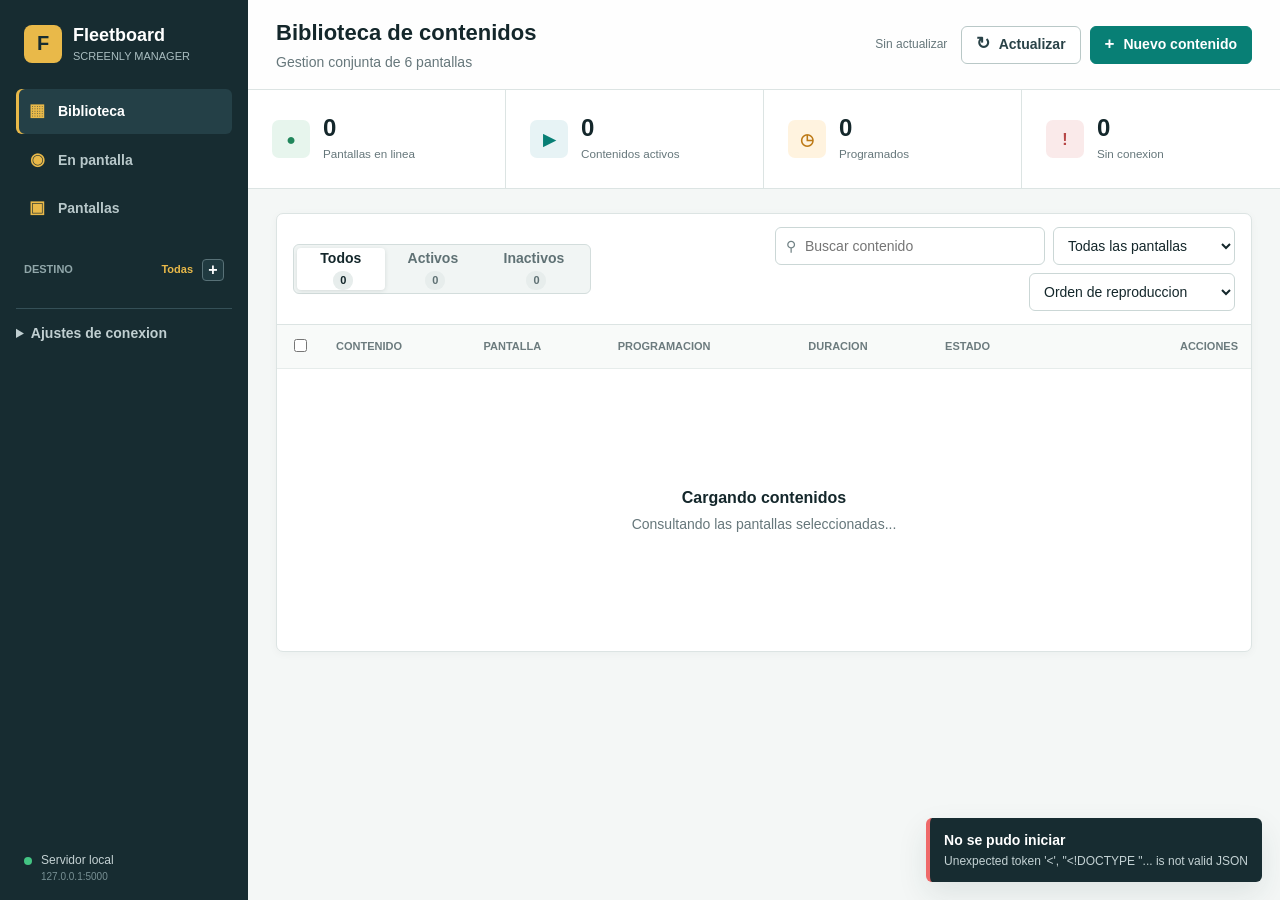
==== index.html @ 321495f4 "Add Screenly fleet management dashboard" ====
<!doctype html>
<html lang="es">
  <head>
    <meta charset="utf-8">
    <meta name="viewport" content="width=device-width, initial-scale=1">
    <meta name="theme-color" content="#172c31">
    <title>Fleetboard</title>
    <link rel="stylesheet" href="styles.css">
  </head>
  <body>
    <div class="app-shell">
      <aside class="sidebar">
        <div class="brand">
          <span class="brand-mark">F</span>
          <div><strong>Fleetboard</strong><small>Screenly Manager</small></div>
        </div>

        <nav class="main-nav" aria-label="Navegacion principal">
          <button class="nav-item active" type="button" data-view="library"><span class="nav-icon">&#9638;</span> Biblioteca</button>
          <button class="nav-item" type="button" data-view="monitor"><span class="nav-icon">&#9673;</span> En pantalla</button>
          <button class="nav-item" type="button" data-view="screens"><span class="nav-icon">&#9635;</span> Pantallas</button>
        </nav>

        <div class="sidebar-section">
          <div class="sidebar-heading">
            <span>Destino</span>
            <div class="sidebar-heading-actions">
              <button id="selectAllBtn" class="text-button" type="button">Todas</button>
              <button id="manageHostsBtn" class="mini-icon-button" type="button" title="Gestionar pantallas" aria-label="Gestionar pantallas">+</button>
            </div>
          </div>
          <div id="hostList" class="host-list"></div>
        </div>

        <details class="settings">
          <summary>Ajustes de conexion</summary>
          <label>Version API
            <select id="apiVersion">
              <option value="auto">Deteccion automatica</option>
              <option value="v2">API v2</option>
              <option value="v1.2">API v1.2</option>
            </select>
          </label>
          <label class="settings-toggle"><span>Usar autenticacion</span><input id="useAuth" type="checkbox" role="switch"></label>
          <div id="authFields" class="auth-fields" hidden>
            <label>Usuario<input id="username" autocomplete="off" data-lpignore="true"></label>
            <label>Contrasena<input id="password" type="password" autocomplete="new-password" data-lpignore="true"></label>
          </div>
          <label class="settings-toggle"><span>Actualizar cada minuto</span><input id="autoRefreshToggle" type="checkbox" role="switch"></label>
        </details>

        <div class="sidebar-footer">
          <span class="local-dot"></span>
          <span>Servidor local</span>
          <small>127.0.0.1:5000</small>
        </div>
      </aside>

      <main class="main-area">
        <header class="topbar">
          <button id="mobileMenuBtn" class="icon-button mobile-only" type="button" title="Abrir menu" aria-label="Abrir menu">&#9776;</button>
          <div class="page-heading">
            <h1 id="pageTitle">Biblioteca de contenidos</h1>
            <p id="pageSubtitle">Gestion conjunta de 6 pantallas</p>
          </div>
          <div class="top-actions">
            <span id="lastUpdated" class="last-updated">Sin actualizar</span>
            <div id="playbackControls" class="playback-controls" hidden>
              <button id="previousAssetBtn" class="icon-button" type="button" title="Contenido anterior" aria-label="Contenido anterior">&#8592;</button>
              <button id="nextAssetBtn" class="icon-button" type="button" title="Contenido siguiente" aria-label="Contenido siguiente">&#8594;</button>
            </div>
            <button id="refreshBtn" class="secondary-button" type="button"><span class="button-icon">&#8635;</span> Actualizar</button>
            <button id="addAssetBtn" class="primary-button" type="button"><span class="button-icon">+</span> Nuevo contenido</button>
          </div>
        </header>

        <div id="libraryView" class="view active">
          <section class="metrics" aria-label="Resumen de la flota">
            <div class="metric"><span class="metric-icon online">&#9679;</span><div><strong id="onlineCount">0</strong><small>Pantallas en linea</small></div></div>
            <div class="metric"><span class="metric-icon active">&#9654;</span><div><strong id="activeCount">0</strong><small>Contenidos activos</small></div></div>
            <div class="metric"><span class="metric-icon scheduled">&#9719;</span><div><strong id="scheduledCount">0</strong><small>Programados</small></div></div>
            <div class="metric"><span class="metric-icon offline">!</span><div><strong id="offlineCount">0</strong><small>Sin conexion</small></div></div>
          </section>

          <section class="content-section">
            <div class="section-toolbar">
              <div class="segmented" role="tablist" aria-label="Estado de contenidos">
                <button class="segment active" type="button" data-filter="all">Todos <span id="allBadge">0</span></button>
                <button class="segment" type="button" data-filter="active">Activos <span id="activeBadge">0</span></button>
                <button class="segment" type="button" data-filter="inactive">Inactivos <span id="inactiveBadge">0</span></button>
              </div>
              <div class="toolbar-controls">
                <label class="search-box"><span>&#9906;</span><input id="searchInput" type="search" placeholder="Buscar contenido"></label>
                <select id="screenFilter" aria-label="Filtrar por pantalla"><option value="all">Todas las pantallas</option></select>
                <select id="sortSelect" aria-label="Ordenar contenidos">
                  <option value="playlist">Orden de reproduccion</option>
                  <option value="name">Nombre</option>
                  <option value="screen">Pantalla</option>
                  <option value="status">Estado</option>
                </select>
              </div>
            </div>

            <div id="bulkBar" class="bulk-bar" hidden>
              <strong><span id="selectedCount">0</span> seleccionados</strong>
              <button id="bulkEnableBtn" class="secondary-button compact" type="button">Activar</button>
              <button id="bulkDisableBtn" class="secondary-button compact" type="button">Desactivar</button>
              <button id="bulkDeleteBtn" class="danger-button compact" type="button">Eliminar</button>
            </div>

            <div class="table-wrap">
              <table class="asset-table">
                <thead><tr>
                  <th class="check-column"><input id="selectVisible" type="checkbox" aria-label="Seleccionar visibles"></th>
                  <th>Contenido</th><th>Pantalla</th><th>Programacion</th><th>Duracion</th><th>Estado</th><th class="actions-column">Acciones</th>
                </tr></thead>
                <tbody id="assetsBody"><tr><td colspan="7"><div class="empty-state"><strong>Cargando contenidos</strong><span>Consultando las pantallas seleccionadas...</span></div></td></tr></tbody>
              </table>
            </div>
          </section>
        </div>

        <div id="screensView" class="view">
          <section class="screen-section">
            <div class="section-intro"><div><h2>Estado de pantallas</h2><p>Conexion, API y contenidos detectados en cada reproductor.</p></div></div>
            <div id="statusGrid" class="screen-grid"></div>
          </section>
        </div>

        <div id="monitorView" class="view">
          <section class="monitor-section">
            <div class="section-intro monitor-intro">
              <div><h2>Contenido actual</h2><p>Imagen y posicion sincronizadas con cada reproductor.</p></div>
              <span class="live-indicator"><i></i> En directo</span>
            </div>
            <div id="monitorGrid" class="monitor-grid"></div>
          </section>
        </div>
      </main>
    </div>

    <dialog id="assetDialog" class="modal">
      <form id="assetForm" method="dialog">
        <header class="modal-header"><div><h2>Nuevo contenido</h2><p>Se anadira a las pantallas seleccionadas.</p></div><button class="close-button" type="button" data-close="assetDialog" aria-label="Cerrar">&times;</button></header>
        <div class="modal-body">
          <div class="segmented modal-tabs"><button class="segment active" type="button" data-source="file">Archivo</button><button class="segment" type="button" data-source="url">Direccion web</button></div>
          <div id="fileSource" class="source-panel active">
            <label class="drop-zone"><span class="upload-symbol">&#8679;</span><strong>Selecciona un video o imagen</strong><small id="fileName">MP4, MOV, WEBM, JPG o PNG</small><input id="assetFile" name="video" type="file" accept="video/*,image/*"></label>
          </div>
          <div id="urlSource" class="source-panel"><label>URL del contenido<input id="assetUrl" name="url" type="url" placeholder="https://ejemplo.com/contenido"></label></div>
          <div class="form-grid">
            <label class="span-2">Nombre<input id="assetName" name="name" placeholder="Nombre visible en la lista"></label>
            <label>Inicio<input id="startDate" name="startDate" type="datetime-local"></label>
            <label>Fin<input id="endDate" name="endDate" type="datetime-local" value="9999-01-01T00:00"></label>
            <label>Duracion (segundos)<input id="duration" name="duration" type="number" min="0" value="0"></label>
            <label class="toggle-field"><span>Activar al crear</span><input id="enabled" name="enabled" type="checkbox" role="switch" checked></label>
            <input id="skipAssetCheck" name="skipAssetCheck" type="hidden" value="1">
          </div>
        </div>
        <footer class="modal-footer"><span id="targetSummary"></span><div><button class="secondary-button" type="button" data-close="assetDialog">Cancelar</button><button id="submitAssetBtn" class="primary-button" type="submit">Anadir contenido</button></div></footer>
      </form>
    </dialog>

    <dialog id="editDialog" class="modal small-modal">
      <form id="editForm" method="dialog">
        <header class="modal-header"><div><h2>Editar programacion</h2><p id="editHostLabel"></p></div><button class="close-button" type="button" data-close="editDialog" aria-label="Cerrar">&times;</button></header>
        <div class="modal-body form-grid">
          <input id="editHost" type="hidden"><input id="editAssetId" type="hidden">
          <label class="span-2">Nombre<input id="editName" required></label>
          <label>Inicio<input id="editStartDate" type="datetime-local"></label>
          <label>Fin<input id="editEndDate" type="datetime-local"></label>
          <label>Duracion (segundos)<input id="editDuration" type="number" min="0"></label>
          <label class="toggle-field"><span>Contenido activo</span><input id="editEnabled" type="checkbox" role="switch"></label>
        </div>
        <footer class="modal-footer"><span></span><div><button class="secondary-button" type="button" data-close="editDialog">Cancelar</button><button class="primary-button" type="submit">Guardar cambios</button></div></footer>
      </form>
    </dialog>

    <dialog id="confirmDialog" class="confirm-modal">
      <form method="dialog"><h2 id="confirmTitle">Confirmar accion</h2><p id="confirmText"></p><div><button class="secondary-button" value="cancel">Cancelar</button><button id="confirmAccept" class="danger-button" value="confirm">Eliminar</button></div></form>
    </dialog>

    <dialog id="fleetDialog" class="modal fleet-modal">
      <div>
        <header class="modal-header"><div><h2>Gestionar pantallas</h2><p>Anade, renombra o elimina Raspberry de la flota.</p></div><button class="close-button" type="button" data-close="fleetDialog" aria-label="Cerrar">&times;</button></header>
        <div class="modal-body">
          <div id="hostManageList" class="host-manage-list"></div>
          <form id="hostAddForm" class="host-add-form">
            <label>Nombre<input id="newHostName" maxlength="60" placeholder="Sala principal"></label>
            <label>Direccion IP<input id="newHostIp" inputmode="decimal" placeholder="192.168.20.229" required></label>
            <button class="primary-button" type="submit">Anadir Raspberry</button>
          </form>
        </div>
        <footer class="modal-footer"><span>Los cambios solo afectan a este panel.</span><div><button class="secondary-button" type="button" data-close="fleetDialog">Cerrar</button></div></footer>
      </div>
    </dialog>

    <div id="toastRegion" class="toast-region" aria-live="polite"></div>
    <script src="app.js"></script>
  </body>
</html>
---- styles.css ----
:root {
  --ink: #14272b;
  --muted: #66777b;
  --line: #dce4e3;
  --surface: #ffffff;
  --canvas: #f4f7f6;
  --nav: #172c31;
  --nav-soft: #244047;
  --teal: #087f75;
  --teal-dark: #066a62;
  --green: #21865b;
  --amber: #bd7915;
  --red: #b74747;
  --blue: #3977a5;
  --shadow: 0 12px 30px rgba(28, 54, 59, 0.1);
}

* { box-sizing: border-box; }
[hidden] { display: none !important; }
body { margin: 0; background: var(--canvas); color: var(--ink); font: 14px/1.45 "Segoe UI", Arial, sans-serif; }
button, input, select { font: inherit; }
button { cursor: pointer; }
button:disabled { cursor: wait; opacity: .55; }
input, select { min-width: 0; }

.app-shell { min-height: 100vh; display: grid; grid-template-columns: 248px minmax(0, 1fr); }
.sidebar { position: sticky; top: 0; height: 100vh; display: flex; flex-direction: column; padding: 22px 16px 16px; background: var(--nav); color: #fff; overflow-y: auto; }
.brand { display: flex; align-items: center; gap: 11px; padding: 0 8px 24px; }
.brand-mark { width: 38px; height: 38px; display: grid; place-items: center; border-radius: 8px; background: #e9b949; color: #172c31; font-size: 20px; font-weight: 900; }
.brand strong, .brand small { display: block; }
.brand strong { font-size: 18px; letter-spacing: 0; }
.brand small { margin-top: 1px; color: #a9bdc0; font-size: 11px; text-transform: uppercase; }
.main-nav { display: grid; gap: 4px; margin-bottom: 28px; }
.nav-item { display: flex; align-items: center; gap: 12px; width: 100%; padding: 10px 12px; border: 0; border-radius: 6px; background: transparent; color: #b8c8ca; text-align: left; font-weight: 650; }
.nav-item:hover, .nav-item.active { background: var(--nav-soft); color: #fff; }
.nav-item.active { box-shadow: inset 3px 0 #e9b949; }
.nav-icon { width: 18px; color: #e9b949; font-size: 17px; text-align: center; }
.sidebar-section { min-height: 0; }
.sidebar-heading { display: flex; justify-content: space-between; align-items: center; padding: 0 8px 9px; color: #91a7aa; font-size: 11px; font-weight: 800; text-transform: uppercase; }
.sidebar-heading-actions { display: flex; align-items: center; gap: 9px; }
.text-button { padding: 0; border: 0; background: transparent; color: #e9b949; font-size: 11px; font-weight: 800; }
.mini-icon-button { width: 22px; height: 22px; display: grid; place-items: center; padding: 0; border: 1px solid #587177; border-radius: 4px; background: #203a40; color: #fff; font-size: 16px; line-height: 1; }
.host-list { display: grid; gap: 5px; }
.host-item { position: relative; display: grid; grid-template-columns: 15px minmax(0, 1fr) auto; align-items: center; gap: 9px; padding: 5px 8px; border: 1px solid transparent; border-radius: 6px; color: #d7e1e2; }
.host-item:hover { background: rgba(255,255,255,.05); }
.host-item:has(input:checked) { border-color: #466269; background: #203a40; }
.host-item input { margin: 0; accent-color: #e9b949; }
.host-main { min-width: 0; padding: 4px 0; border: 0; background: transparent; color: inherit; text-align: left; }
.host-main:hover strong { color: #e9b949; }
.host-item strong { display: block; font-size: 13px; }
.host-item small { color: #8ea4a7; font-size: 11px; }
.host-state { width: 8px; height: 8px; border-radius: 50%; background: #6c7e81; }
.host-state.ok { background: #43c483; box-shadow: 0 0 0 3px rgba(67,196,131,.12); }
.host-state.warn { background: #e9b949; box-shadow: 0 0 0 3px rgba(233,185,73,.12); }
.host-state.bad { background: #e26161; }
.settings { margin-top: 18px; padding-top: 14px; border-top: 1px solid #355057; color: #c0cfd1; }
.settings summary { cursor: pointer; font-weight: 650; }
.settings label { display: grid; gap: 5px; margin-top: 12px; color: #9eb1b4; font-size: 12px; }
.settings input, .settings select { width: 100%; height: 35px; padding: 0 8px; border: 1px solid #49646a; border-radius: 5px; background: #112328; color: #fff; }
.settings-toggle { grid-template-columns: 1fr auto; align-items: center; }
.settings-toggle input { width: 38px; height: 21px; padding: 0; accent-color: #e9b949; }
.auth-fields { display: grid; }
.sidebar-footer { display: grid; grid-template-columns: 9px 1fr; gap: 0 8px; margin-top: auto; padding: 20px 8px 0; color: #c4d1d3; font-size: 12px; }
.sidebar-footer small { grid-column: 2; color: #789094; }
.local-dot { width: 8px; height: 8px; margin-top: 5px; border-radius: 50%; background: #43c483; }

.main-area { min-width: 0; }
.topbar { min-height: 86px; display: flex; align-items: center; gap: 18px; padding: 17px 28px; border-bottom: 1px solid var(--line); background: rgba(255,255,255,.94); }
.page-heading { min-width: 0; }
.page-heading h1 { margin: 0; font-size: 22px; letter-spacing: 0; }
.page-heading p { margin: 3px 0 0; color: var(--muted); }
.top-actions { display: flex; align-items: center; gap: 9px; margin-left: auto; }
.playback-controls { display: flex; gap: 5px; }
.last-updated { margin-right: 5px; color: var(--muted); font-size: 12px; }
.primary-button, .secondary-button, .danger-button, .icon-button { min-height: 38px; padding: 0 14px; border-radius: 6px; font-weight: 700; }
.primary-button { border: 1px solid var(--teal); background: var(--teal); color: #fff; }
.primary-button:hover { background: var(--teal-dark); }
.secondary-button { border: 1px solid #b9c8c7; background: #fff; color: #294247; }
.secondary-button:hover { border-color: #76918f; background: #f8fbfa; }
.danger-button { border: 1px solid var(--red); background: var(--red); color: #fff; }
.button-icon { margin-right: 5px; font-size: 17px; }
.compact { min-height: 30px; padding: 0 10px; font-size: 12px; }
.icon-button { width: 38px; padding: 0; border: 1px solid #b9c8c7; background: #fff; color: var(--ink); }
.mobile-only { display: none; }
.view { display: none; }
.view.active { display: block; }

.metrics { display: grid; grid-template-columns: repeat(4, minmax(145px, 1fr)); border-bottom: 1px solid var(--line); background: var(--surface); }
.metric { min-height: 98px; display: flex; align-items: center; gap: 13px; padding: 18px 24px; border-right: 1px solid var(--line); }
.metric:last-child { border-right: 0; }
.metric-icon { width: 38px; height: 38px; display: grid; place-items: center; border-radius: 7px; font-size: 16px; font-weight: 900; }
.metric-icon.online { background: #e7f5ed; color: var(--green); }
.metric-icon.active { background: #e7f3f5; color: var(--teal); }
.metric-icon.scheduled { background: #fff3df; color: var(--amber); }
.metric-icon.offline { background: #faeaea; color: var(--red); }
.metric strong, .metric small { display: block; }
.metric strong { font-size: 24px; line-height: 1; }
.metric small { margin-top: 6px; color: var(--muted); white-space: nowrap; }

.content-section, .screen-section, .monitor-section { margin: 24px 28px 36px; border: 1px solid var(--line); border-radius: 7px; background: var(--surface); box-shadow: 0 2px 8px rgba(30,57,61,.04); overflow: hidden; }
.section-toolbar { min-height: 67px; display: flex; align-items: center; justify-content: space-between; gap: 16px; padding: 13px 16px; border-bottom: 1px solid var(--line); }
.segmented { display: inline-flex; padding: 3px; border: 1px solid #d3dddc; border-radius: 6px; background: #f1f5f4; }
.segment { min-height: 32px; padding: 0 12px; border: 0; border-radius: 4px; background: transparent; color: #5f7174; font-weight: 700; }
.segment.active { background: #fff; color: var(--ink); box-shadow: 0 1px 4px rgba(23,44,49,.13); }
.segment span { display: inline-grid; min-width: 20px; height: 19px; place-items: center; margin-left: 5px; border-radius: 9px; background: #e7edec; font-size: 11px; }
.toolbar-controls { display: flex; justify-content: flex-end; gap: 8px; flex-wrap: wrap; }
.search-box { width: min(270px, 28vw); height: 38px; display: flex; align-items: center; gap: 7px; padding: 0 10px; border: 1px solid #cbd7d6; border-radius: 6px; background: #fff; color: #718285; }
.search-box input { width: 100%; border: 0; outline: 0; background: transparent; }
.toolbar-controls select { height: 38px; padding: 0 30px 0 10px; border: 1px solid #cbd7d6; border-radius: 6px; background: #fff; color: var(--ink); }
.bulk-bar { display: flex; align-items: center; gap: 8px; min-height: 48px; padding: 8px 16px; border-bottom: 1px solid #b8d8d4; background: #eaf6f4; }
.bulk-bar strong { margin-right: auto; color: #17655e; }
.table-wrap { overflow-x: auto; }
.asset-table { width: 100%; border-collapse: collapse; }
.asset-table th, .asset-table td { padding: 11px 13px; border-bottom: 1px solid #e6eceb; text-align: left; vertical-align: middle; }
.asset-table th { height: 43px; background: #f8faf9; color: #6c7b7e; font-size: 11px; text-transform: uppercase; }
.asset-table tr:last-child td { border-bottom: 0; }
.asset-table tbody tr:hover { background: #fbfdfc; }
.check-column { width: 42px; text-align: center !important; }
.actions-column { width: 205px; text-align: right !important; }
.asset-title { display: grid; grid-template-columns: 34px minmax(130px, 1fr); align-items: center; gap: 10px; }
.asset-thumb { width: 34px; height: 34px; display: grid; place-items: center; border-radius: 6px; background: #e8f1f0; color: var(--teal); font-weight: 900; }
.asset-title strong { display: block; max-width: 330px; overflow: hidden; text-overflow: ellipsis; white-space: nowrap; }
.asset-title small, .schedule-cell small { display: block; color: var(--muted); font-size: 11px; }
.host-chip { display: inline-flex; align-items: center; gap: 6px; white-space: nowrap; }
.host-chip::before { content: ""; width: 7px; height: 7px; border-radius: 50%; background: var(--green); }
.status-pill { display: inline-flex; align-items: center; gap: 6px; padding: 4px 8px; border-radius: 12px; font-size: 11px; font-weight: 800; }
.status-pill.active { background: #e5f5ec; color: #1d7b52; }
.status-pill.inactive { background: #eef1f1; color: #69787a; }
.status-pill.scheduled { background: #fff2dd; color: #a96809; }
.row-actions { display: flex; justify-content: flex-end; gap: 5px; }
.order-controls { display: flex; gap: 3px; padding-right: 4px; border-right: 1px solid var(--line); }
.row-button { width: 31px; height: 31px; display: grid; place-items: center; padding: 0; border: 1px solid #c8d4d3; border-radius: 5px; background: #fff; color: #345158; font-size: 15px; }
.row-button:hover { border-color: #78918f; background: #f3f8f7; }
.row-button.danger { color: var(--red); }
.empty-state { min-height: 260px; display: grid; place-content: center; gap: 5px; color: var(--muted); text-align: center; }
.empty-state strong { color: var(--ink); font-size: 16px; }

.screen-section { padding-bottom: 16px; }
.section-intro { display: flex; align-items: center; padding: 20px; border-bottom: 1px solid var(--line); }
.section-intro h2 { margin: 0; font-size: 18px; }
.section-intro p { margin: 3px 0 0; color: var(--muted); }
.screen-grid { display: grid; grid-template-columns: repeat(auto-fit, minmax(260px, 1fr)); gap: 14px; padding: 16px; }
.screen-card { padding: 16px; border: 1px solid var(--line); border-radius: 7px; }
.screen-card-head { display: flex; align-items: flex-start; justify-content: space-between; gap: 12px; }
.screen-card h3 { margin: 0; font-size: 15px; }
.screen-card p { margin: 3px 0 0; color: var(--muted); font-size: 12px; }
.screen-card-stats { display: grid; grid-template-columns: repeat(2, 1fr); gap: 8px; margin-top: 16px; }
.screen-card-stats div { padding: 9px; border-radius: 5px; background: #f4f7f6; }
.screen-card-stats strong, .screen-card-stats small { display: block; }
.screen-card-stats small { color: var(--muted); font-size: 10px; text-transform: uppercase; }
.manage-screen { width: 100%; margin-top: 12px; }

.monitor-intro { justify-content: space-between; }
.live-indicator { display: inline-flex; align-items: center; gap: 7px; color: var(--green); font-size: 12px; font-weight: 800; }
.live-indicator i, .pulse-dot { width: 8px; height: 8px; border-radius: 50%; background: #35b979; box-shadow: 0 0 0 4px rgba(53,185,121,.13); }
.monitor-grid { display: grid; grid-template-columns: repeat(auto-fit, minmax(310px, 1fr)); gap: 16px; padding: 16px; }
.monitor-grid > .empty-state { grid-column: 1 / -1; }
.monitor-card { overflow: hidden; border: 1px solid var(--line); border-radius: 7px; background: #fff; }
.monitor-card > header, .monitor-card > footer { display: flex; align-items: center; justify-content: space-between; gap: 10px; padding: 11px 13px; }
.monitor-card > header { border-bottom: 1px solid var(--line); }
.monitor-card > header strong, .monitor-card > header small { display: block; }
.monitor-card > header small { color: var(--muted); font-size: 11px; }
.monitor-card > footer { justify-content: flex-end; border-top: 1px solid var(--line); background: #f8faf9; }
.monitor-stage { position: relative; min-height: 235px; aspect-ratio: 16 / 9; overflow: hidden; background: #10262b; color: #fff; }
.monitor-image { width: 100%; height: 100%; display: block; object-fit: contain; background: #0d1d21; }
.live-player { width: 100%; height: 100%; display: block; object-fit: contain; background: #000; }
.monitor-video, .monitor-placeholder { width: 100%; height: 100%; min-height: 235px; display: grid; place-content: center; justify-items: center; gap: 7px; padding: 22px; text-align: center; }
.monitor-video { background: radial-gradient(circle at center, #24464c 0, #10262b 64%); }
.monitor-video small, .monitor-placeholder small { color: #a9bdc0; }
.video-glyph { width: 54px; height: 54px; display: grid; place-items: center; padding-left: 4px; border: 1px solid #628086; border-radius: 50%; background: rgba(255,255,255,.08); color: #e9b949; font-size: 22px; }
.monitor-placeholder { color: #d8e3e4; }
.monitor-placeholder > span { font-size: 25px; color: #91aaad; }
.monitor-placeholder.error > span { color: #ef7777; }
.monitor-caption { position: absolute; right: 0; bottom: 0; left: 0; padding: 35px 15px 14px; background: linear-gradient(transparent, rgba(5,17,20,.94)); }
.monitor-caption h3 { margin: 9px 0 2px; overflow: hidden; font-size: 16px; text-overflow: ellipsis; white-space: nowrap; }
.monitor-caption p { margin: 0; color: #c0cfd1; font-size: 12px; }
.monitor-caption p strong { color: #fff; }
.monitor-caption p span { margin-left: 5px; }
.monitor-caption .status-pill { background: #dff5e8; }
.live-progress { height: 4px; margin: 9px 0 5px; overflow: hidden; border-radius: 2px; background: rgba(255,255,255,.24); }
.live-progress span { display: block; height: 100%; border-radius: inherit; background: #43c483; transition: width .25s linear; }
.live-time { font-variant-numeric: tabular-nums; }
.monitor-spinner { width: 24px; height: 24px; border: 3px solid #46636a; border-top-color: #e9b949; border-radius: 50%; animation: spin .8s linear infinite; }
@keyframes spin { to { transform: rotate(360deg); } }

.modal { width: min(650px, calc(100vw - 28px)); max-height: calc(100vh - 36px); padding: 0; border: 0; border-radius: 8px; color: var(--ink); box-shadow: var(--shadow); }
.modal::backdrop, .confirm-modal::backdrop { background: rgba(13, 31, 35, .62); backdrop-filter: blur(2px); }
.modal form { display: flex; flex-direction: column; max-height: calc(100vh - 36px); }
.modal-header { display: flex; justify-content: space-between; gap: 20px; padding: 18px 20px; border-bottom: 1px solid var(--line); }
.modal-header h2 { margin: 0; font-size: 19px; }
.modal-header p { margin: 3px 0 0; color: var(--muted); }
.close-button { width: 32px; height: 32px; border: 0; background: transparent; color: #607174; font-size: 25px; }
.modal-body { padding: 20px; overflow-y: auto; }
.modal-tabs { margin-bottom: 16px; }
.source-panel { display: none; }
.source-panel.active { display: block; }
.drop-zone { min-height: 128px; display: grid; place-items: center; align-content: center; gap: 3px; padding: 15px; border: 1px dashed #8aabaa; border-radius: 7px; background: #f7faf9; color: var(--ink); cursor: pointer; }
.drop-zone input { position: absolute; width: 1px; height: 1px; opacity: 0; }
.drop-zone small { color: var(--muted); font-weight: 400; }
.upload-symbol { color: var(--teal); font-size: 27px; }
.form-grid { display: grid; grid-template-columns: repeat(2, minmax(0, 1fr)); gap: 14px; margin-top: 16px; }
.form-grid label, .source-panel label { display: grid; gap: 6px; color: #3a5156; font-size: 12px; font-weight: 700; }
.form-grid input:not([type="checkbox"]), .source-panel input { width: 100%; height: 39px; padding: 0 10px; border: 1px solid #c7d4d3; border-radius: 6px; background: #fff; color: var(--ink); }
.span-2 { grid-column: span 2; }
.toggle-field { display: flex !important; align-items: center; justify-content: space-between; padding: 0 2px; }
input[type="checkbox"][role="switch"] { width: 38px; height: 21px; accent-color: var(--teal); }
.modal-footer { display: flex; align-items: center; justify-content: space-between; gap: 12px; padding: 14px 20px; border-top: 1px solid var(--line); background: #f8faf9; }
.modal-footer > span { color: var(--muted); font-size: 12px; }
.modal-footer > div { display: flex; gap: 8px; }
.small-modal { width: min(530px, calc(100vw - 28px)); }
.fleet-modal { width: min(720px, calc(100vw - 28px)); }
.host-manage-list { display: grid; gap: 7px; }
.host-manage-row { display: grid; grid-template-columns: 9px minmax(180px, 1fr) 130px 31px 31px; align-items: end; gap: 9px; padding: 10px; border: 1px solid var(--line); border-radius: 6px; background: #fbfcfc; }
.host-manage-row label { display: grid; gap: 3px; color: var(--muted); font-size: 10px; font-weight: 800; text-transform: uppercase; }
.host-manage-row input { width: 100%; height: 33px; padding: 0 8px; border: 1px solid #c7d4d3; border-radius: 5px; color: var(--ink); }
.host-manage-row code { align-self: center; color: #52686c; font: 12px Consolas, monospace; }
.host-manage-dot { align-self: center; width: 8px; height: 8px; border-radius: 50%; background: var(--teal); }
.host-add-form { display: grid; grid-template-columns: minmax(150px, 1fr) minmax(170px, 1fr) auto; align-items: end; gap: 10px; margin-top: 18px; padding-top: 18px; border-top: 1px solid var(--line); }
.host-add-form label { display: grid; gap: 5px; color: #3a5156; font-size: 12px; font-weight: 700; }
.host-add-form input { width: 100%; height: 39px; padding: 0 10px; border: 1px solid #c7d4d3; border-radius: 6px; }
.empty-manage { display: grid; gap: 3px; padding: 24px; border: 1px dashed #b7c7c5; border-radius: 6px; color: var(--muted); text-align: center; }
.empty-manage strong { color: var(--ink); }
.confirm-modal { width: min(410px, calc(100vw - 28px)); padding: 22px; border: 0; border-radius: 8px; color: var(--ink); box-shadow: var(--shadow); }
.confirm-modal h2 { margin: 0 0 6px; font-size: 18px; }
.confirm-modal p { margin: 0 0 20px; color: var(--muted); }
.confirm-modal form > div { display: flex; justify-content: flex-end; gap: 8px; }
.toast-region { position: fixed; right: 18px; bottom: 18px; z-index: 20; display: grid; gap: 8px; }
.toast { min-width: 290px; max-width: 420px; padding: 12px 14px; border-left: 4px solid var(--teal); border-radius: 6px; background: #172c31; color: #fff; box-shadow: var(--shadow); }
.toast.error { border-color: #ef6a6a; }
.toast strong, .toast span { display: block; }
.toast span { margin-top: 2px; color: #c4d2d4; font-size: 12px; }

@media (max-width: 1000px) {
  .app-shell { grid-template-columns: 214px minmax(0, 1fr); }
  .sidebar { padding-left: 12px; padding-right: 12px; }
  .metrics { grid-template-columns: repeat(2, 1fr); }
  .metric:nth-child(2) { border-right: 0; }
  .metric:nth-child(-n+2) { border-bottom: 1px solid var(--line); }
  .section-toolbar { align-items: stretch; flex-direction: column; }
  .toolbar-controls { width: 100%; }
  .search-box { width: 100%; }
}

@media (max-width: 760px) {
  .app-shell { display: block; }
  .sidebar { position: fixed; z-index: 30; width: min(290px, 86vw); transform: translateX(-100%); transition: transform .2s ease; box-shadow: var(--shadow); }
  .sidebar.open { transform: translateX(0); }
  .mobile-only { display: inline-grid; place-items: center; flex: 0 0 auto; }
  .topbar { min-height: 72px; padding: 12px 14px; flex-wrap: wrap; }
  .page-heading h1 { font-size: 18px; }
  .page-heading p, .last-updated, .secondary-button .button-icon { display: none; }
  .top-actions { margin-left: 0; }
  .top-actions .secondary-button { width: 38px; padding: 0; font-size: 0; }
  .top-actions .secondary-button::after { content: "\21bb"; font-size: 20px; }
  .top-actions .primary-button { padding: 0 10px; }
  .metrics { grid-template-columns: repeat(2, 1fr); }
  .metric { min-height: 82px; padding: 13px; }
  .metric-icon { width: 31px; height: 31px; }
  .metric strong { font-size: 20px; }
  .metric small { white-space: normal; }
  .content-section, .screen-section, .monitor-section { margin: 14px; }
  .monitor-grid { grid-template-columns: 1fr; padding: 10px; }
  .toolbar-controls { flex-direction: column; }
  .toolbar-controls select { width: 100%; }
  .asset-table th:nth-child(3), .asset-table td:nth-child(3), .asset-table th:nth-child(4), .asset-table td:nth-child(4), .asset-table th:nth-child(5), .asset-table td:nth-child(5), .asset-table th:nth-child(6), .asset-table td:nth-child(6) { display: none; }
  .asset-title strong { max-width: 170px; }
  .asset-title small { max-width: 170px; overflow: hidden; text-overflow: ellipsis; white-space: nowrap; }
  .form-grid { grid-template-columns: 1fr; }
  .span-2 { grid-column: auto; }
  .modal-footer { align-items: stretch; flex-direction: column; }
  .modal-footer > div { justify-content: flex-end; }
  .host-manage-row { grid-template-columns: 9px minmax(0, 1fr) 31px 31px; }
  .host-manage-row code { grid-column: 2; }
  .host-add-form { grid-template-columns: 1fr; }
}
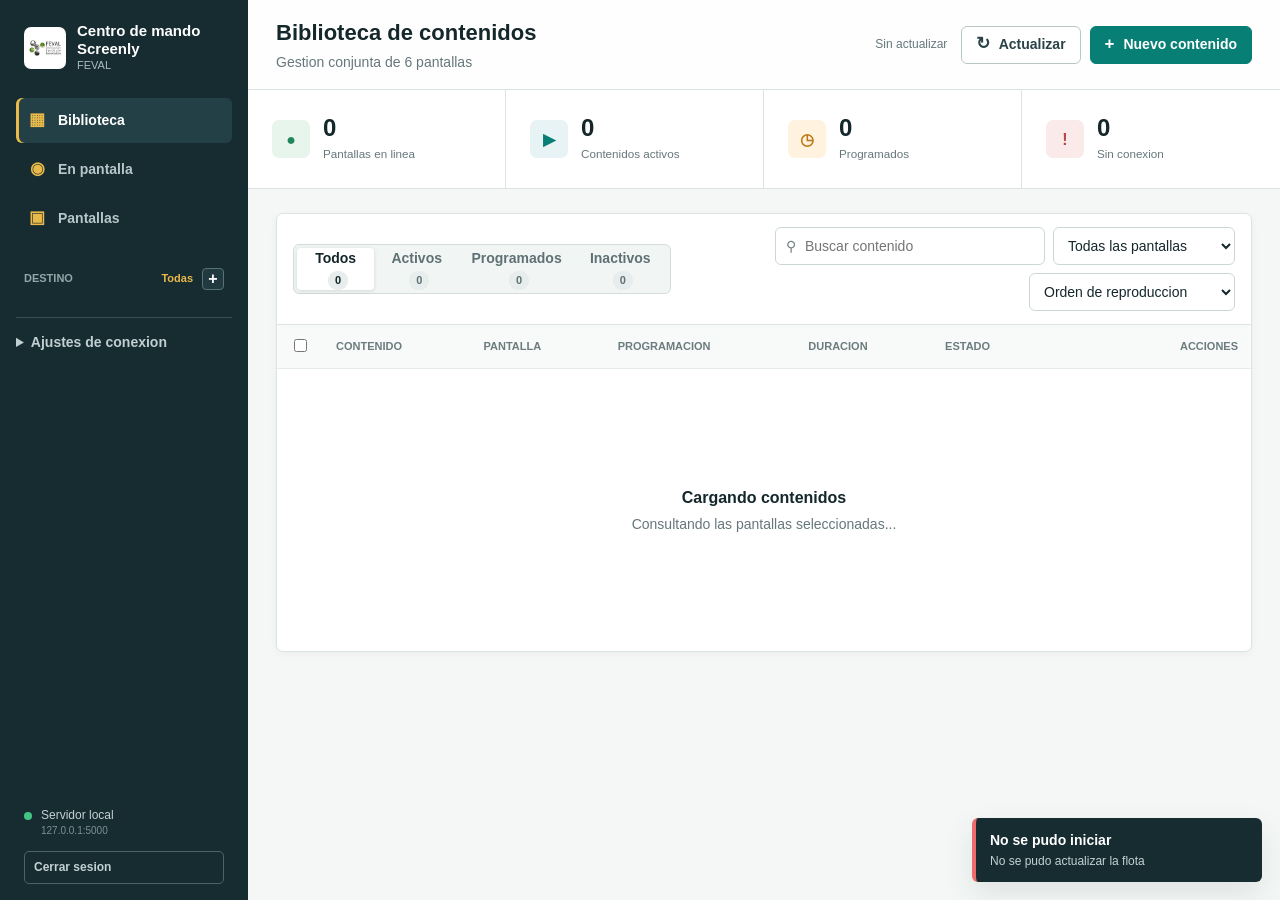
==== commit d12dc23c: "Mejora Centro de mando Screenly" ====
--- a/index.html
+++ b/index.html
@@ -4,15 +4,18 @@
     <meta charset="utf-8">
     <meta name="viewport" content="width=device-width, initial-scale=1">
     <meta name="theme-color" content="#172c31">
-    <title>Fleetboard</title>
-    <link rel="stylesheet" href="styles.css">
+    <title>Centro de mando Screenly</title>
+    <link rel="icon" type="image/png" sizes="32x32" href="favicon-32.png?v=20260619.2">
+    <link rel="icon" type="image/png" sizes="192x192" href="favicon-192.png?v=20260619.2">
+    <link rel="shortcut icon" type="image/x-icon" href="favicon.ico?v=20260619.2">
+    <link rel="stylesheet" href="styles.css?v=20260619.1">
   </head>
   <body>
     <div class="app-shell">
-      <aside class="sidebar">
+      <aside id="appSidebar" class="sidebar">
         <div class="brand">
-          <span class="brand-mark">F</span>
-          <div><strong>Fleetboard</strong><small>Screenly Manager</small></div>
+          <img class="brand-mark" src="favicon.ico?v=20260619" alt="FEVAL">
+          <div><strong>Centro de mando Screenly</strong><small>FEVAL</small></div>
         </div>
 
         <nav class="main-nav" aria-label="Navegacion principal">
@@ -53,12 +56,14 @@
           <span class="local-dot"></span>
           <span>Servidor local</span>
           <small>127.0.0.1:5000</small>
+          <button id="logoutBtn" class="logout-button" type="button">Cerrar sesion</button>
         </div>
       </aside>
+      <button id="sidebarBackdrop" class="sidebar-backdrop" type="button" aria-label="Cerrar menu" tabindex="-1"></button>
 
       <main class="main-area">
         <header class="topbar">
-          <button id="mobileMenuBtn" class="icon-button mobile-only" type="button" title="Abrir menu" aria-label="Abrir menu">&#9776;</button>
+          <button id="mobileMenuBtn" class="icon-button mobile-only" type="button" title="Abrir menu" aria-label="Abrir menu" aria-controls="appSidebar" aria-expanded="false">&#9776;</button>
           <div class="page-heading">
             <h1 id="pageTitle">Biblioteca de contenidos</h1>
             <p id="pageSubtitle">Gestion conjunta de 6 pantallas</p>
@@ -85,9 +90,10 @@
           <section class="content-section">
             <div class="section-toolbar">
               <div class="segmented" role="tablist" aria-label="Estado de contenidos">
-                <button class="segment active" type="button" data-filter="all">Todos <span id="allBadge">0</span></button>
-                <button class="segment" type="button" data-filter="active">Activos <span id="activeBadge">0</span></button>
-                <button class="segment" type="button" data-filter="inactive">Inactivos <span id="inactiveBadge">0</span></button>
+                <button class="segment active" type="button" role="tab" aria-selected="true" data-filter="all">Todos <span id="allBadge">0</span></button>
+                <button class="segment" type="button" role="tab" aria-selected="false" data-filter="active">Activos <span id="activeBadge">0</span></button>
+                <button class="segment" type="button" role="tab" aria-selected="false" data-filter="scheduled">Programados <span id="scheduledBadge">0</span></button>
+                <button class="segment" type="button" role="tab" aria-selected="false" data-filter="inactive">Inactivos <span id="inactiveBadge">0</span></button>
               </div>
               <div class="toolbar-controls">
                 <label class="search-box"><span>&#9906;</span><input id="searchInput" type="search" placeholder="Buscar contenido"></label>
@@ -110,6 +116,7 @@
 
             <div class="table-wrap">
               <table class="asset-table">
+                <caption class="sr-only">Contenidos disponibles en las pantallas seleccionadas</caption>
                 <thead><tr>
                   <th class="check-column"><input id="selectVisible" type="checkbox" aria-label="Seleccionar visibles"></th>
                   <th>Contenido</th><th>Pantalla</th><th>Programacion</th><th>Duracion</th><th>Estado</th><th class="actions-column">Acciones</th>
@@ -157,7 +164,7 @@
             <input id="skipAssetCheck" name="skipAssetCheck" type="hidden" value="1">
           </div>
         </div>
-        <footer class="modal-footer"><span id="targetSummary"></span><div><button class="secondary-button" type="button" data-close="assetDialog">Cancelar</button><button id="submitAssetBtn" class="primary-button" type="submit">Anadir contenido</button></div></footer>
+        <footer class="modal-footer"><span><b id="targetSummary"></b><small id="uploadStatus" class="upload-status" role="status"></small></span><div><button class="secondary-button" type="button" data-close="assetDialog">Cancelar</button><button id="submitAssetBtn" class="primary-button" type="submit">Anadir contenido</button></div></footer>
       </form>
     </dialog>
 
@@ -195,7 +202,7 @@
       </div>
     </dialog>
 
-    <div id="toastRegion" class="toast-region" aria-live="polite"></div>
-    <script src="app.js"></script>
+    <div id="toastRegion" class="toast-region" role="status" aria-live="polite" aria-atomic="true"></div>
+    <script src="app.js?v=20260619.1"></script>
   </body>
 </html>
--- a/styles.css
+++ b/styles.css
@@ -22,13 +22,17 @@
 button { cursor: pointer; }
 button:disabled { cursor: wait; opacity: .55; }
 input, select { min-width: 0; }
+button:focus-visible, input:focus-visible, select:focus-visible, summary:focus-visible { outline: 3px solid rgba(8,127,117,.28); outline-offset: 2px; }
+.sr-only { position: absolute; width: 1px; height: 1px; padding: 0; margin: -1px; overflow: hidden; clip: rect(0,0,0,0); white-space: nowrap; border: 0; }
 
 .app-shell { min-height: 100vh; display: grid; grid-template-columns: 248px minmax(0, 1fr); }
 .sidebar { position: sticky; top: 0; height: 100vh; display: flex; flex-direction: column; padding: 22px 16px 16px; background: var(--nav); color: #fff; overflow-y: auto; }
+.sidebar-backdrop { display: none; }
 .brand { display: flex; align-items: center; gap: 11px; padding: 0 8px 24px; }
-.brand-mark { width: 38px; height: 38px; display: grid; place-items: center; border-radius: 8px; background: #e9b949; color: #172c31; font-size: 20px; font-weight: 900; }
+.brand > div { min-width: 0; }
+.brand-mark { width: 42px; height: 42px; flex: 0 0 42px; object-fit: contain; border: 1px solid rgba(255,255,255,.16); border-radius: 7px; background: #fff; }
 .brand strong, .brand small { display: block; }
-.brand strong { font-size: 18px; letter-spacing: 0; }
+.brand strong { max-width: 155px; font-size: 15px; line-height: 1.18; letter-spacing: 0; }
 .brand small { margin-top: 1px; color: #a9bdc0; font-size: 11px; text-transform: uppercase; }
 .main-nav { display: grid; gap: 4px; margin-bottom: 28px; }
 .nav-item { display: flex; align-items: center; gap: 12px; width: 100%; padding: 10px 12px; border: 0; border-radius: 6px; background: transparent; color: #b8c8ca; text-align: left; font-weight: 650; }
@@ -63,6 +67,8 @@
 .sidebar-footer { display: grid; grid-template-columns: 9px 1fr; gap: 0 8px; margin-top: auto; padding: 20px 8px 0; color: #c4d1d3; font-size: 12px; }
 .sidebar-footer small { grid-column: 2; color: #789094; }
 .local-dot { width: 8px; height: 8px; margin-top: 5px; border-radius: 50%; background: #43c483; }
+.logout-button { grid-column: 1 / -1; margin-top: 12px; padding: 7px 9px; border: 1px solid #49646a; border-radius: 5px; background: transparent; color: #c4d1d3; text-align: left; font-weight: 650; }
+.logout-button:hover { border-color: #789094; background: rgba(255,255,255,.06); color: #fff; }
 
 .main-area { min-width: 0; }
 .topbar { min-height: 86px; display: flex; align-items: center; gap: 18px; padding: 17px 28px; border-bottom: 1px solid var(--line); background: rgba(255,255,255,.94); }
@@ -144,6 +150,7 @@
 .screen-card-head { display: flex; align-items: flex-start; justify-content: space-between; gap: 12px; }
 .screen-card h3 { margin: 0; font-size: 15px; }
 .screen-card p { margin: 3px 0 0; color: var(--muted); font-size: 12px; }
+.screen-card .screen-error { margin-top: 12px; padding: 8px 10px; overflow: hidden; border-left: 3px solid var(--red); background: #fff4f4; color: #8b3d3d; text-overflow: ellipsis; white-space: nowrap; }
 .screen-card-stats { display: grid; grid-template-columns: repeat(2, 1fr); gap: 8px; margin-top: 16px; }
 .screen-card-stats div { padding: 9px; border-radius: 5px; background: #f4f7f6; }
 .screen-card-stats strong, .screen-card-stats small { display: block; }
@@ -165,7 +172,7 @@
 .monitor-image { width: 100%; height: 100%; display: block; object-fit: contain; background: #0d1d21; }
 .live-player { width: 100%; height: 100%; display: block; object-fit: contain; background: #000; }
 .monitor-video, .monitor-placeholder { width: 100%; height: 100%; min-height: 235px; display: grid; place-content: center; justify-items: center; gap: 7px; padding: 22px; text-align: center; }
-.monitor-video { background: radial-gradient(circle at center, #24464c 0, #10262b 64%); }
+.monitor-video { background: #17363c; }
 .monitor-video small, .monitor-placeholder small { color: #a9bdc0; }
 .video-glyph { width: 54px; height: 54px; display: grid; place-items: center; padding-left: 4px; border: 1px solid #628086; border-radius: 50%; background: rgba(255,255,255,.08); color: #e9b949; font-size: 22px; }
 .monitor-placeholder { color: #d8e3e4; }
@@ -206,6 +213,9 @@
 input[type="checkbox"][role="switch"] { width: 38px; height: 21px; accent-color: var(--teal); }
 .modal-footer { display: flex; align-items: center; justify-content: space-between; gap: 12px; padding: 14px 20px; border-top: 1px solid var(--line); background: #f8faf9; }
 .modal-footer > span { color: var(--muted); font-size: 12px; }
+.modal-footer > span b, .modal-footer > span small { display: block; }
+.upload-status { max-width: 360px; margin-top: 3px; color: #496266; }
+.modal form[aria-busy="true"] .modal-body { pointer-events: none; opacity: .68; }
 .modal-footer > div { display: flex; gap: 8px; }
 .small-modal { width: min(530px, calc(100vw - 28px)); }
 .fleet-modal { width: min(720px, calc(100vw - 28px)); }
@@ -226,6 +236,8 @@
 .confirm-modal form > div { display: flex; justify-content: flex-end; gap: 8px; }
 .toast-region { position: fixed; right: 18px; bottom: 18px; z-index: 20; display: grid; gap: 8px; }
 .toast { min-width: 290px; max-width: 420px; padding: 12px 14px; border-left: 4px solid var(--teal); border-radius: 6px; background: #172c31; color: #fff; box-shadow: var(--shadow); }
+.toast.success { border-color: #43c483; }
+.toast.warning { border-color: #e9b949; }
 .toast.error { border-color: #ef6a6a; }
 .toast strong, .toast span { display: block; }
 .toast span { margin-top: 2px; color: #c4d2d4; font-size: 12px; }
@@ -243,8 +255,10 @@
 
 @media (max-width: 760px) {
   .app-shell { display: block; }
-  .sidebar { position: fixed; z-index: 30; width: min(290px, 86vw); transform: translateX(-100%); transition: transform .2s ease; box-shadow: var(--shadow); }
-  .sidebar.open { transform: translateX(0); }
+  .sidebar { position: fixed; z-index: 30; width: min(290px, 86vw); transform: translateX(-100%); box-shadow: var(--shadow); }
+  .sidebar.open, .sidebar[data-open="true"] { transform: translateX(0) !important; }
+  .sidebar-backdrop { position: fixed; inset: 0; z-index: 25; display: block; visibility: hidden; padding: 0; border: 0; background: rgba(10,27,31,.48); opacity: 0; pointer-events: none; }
+  .sidebar-backdrop.visible, .sidebar-backdrop[data-visible="true"] { visibility: visible !important; opacity: 1 !important; pointer-events: auto !important; }
   .mobile-only { display: inline-grid; place-items: center; flex: 0 0 auto; }
   .topbar { min-height: 72px; padding: 12px 14px; flex-wrap: wrap; }
   .page-heading h1 { font-size: 18px; }
@@ -262,6 +276,8 @@
   .monitor-grid { grid-template-columns: 1fr; padding: 10px; }
   .toolbar-controls { flex-direction: column; }
   .toolbar-controls select { width: 100%; }
+  .section-toolbar > .segmented { width: 100%; overflow-x: auto; }
+  .section-toolbar > .segmented .segment { flex: 1 0 auto; padding: 0 9px; }
   .asset-table th:nth-child(3), .asset-table td:nth-child(3), .asset-table th:nth-child(4), .asset-table td:nth-child(4), .asset-table th:nth-child(5), .asset-table td:nth-child(5), .asset-table th:nth-child(6), .asset-table td:nth-child(6) { display: none; }
   .asset-title strong { max-width: 170px; }
   .asset-title small { max-width: 170px; overflow: hidden; text-overflow: ellipsis; white-space: nowrap; }
@@ -272,4 +288,26 @@
   .host-manage-row { grid-template-columns: 9px minmax(0, 1fr) 31px 31px; }
   .host-manage-row code { grid-column: 2; }
   .host-add-form { grid-template-columns: 1fr; }
-}
+  .toast-region { right: 10px; bottom: 10px; left: 10px; }
+  .toast { min-width: 0; max-width: none; }
+}
+
+@media (max-width: 430px) {
+  .topbar { gap: 9px; }
+  .page-heading { flex: 1 1 180px; }
+  .top-actions { width: 100%; justify-content: flex-end; }
+  .metrics { grid-template-columns: 1fr 1fr; }
+  .metric { gap: 9px; padding: 11px 9px; }
+  .content-section, .screen-section, .monitor-section { margin: 9px; }
+  .asset-table th, .asset-table td { padding: 9px 7px; }
+  .asset-title { grid-template-columns: 30px minmax(105px, 1fr); gap: 7px; }
+  .asset-thumb { width: 30px; height: 30px; font-size: 12px; }
+  .asset-title strong, .asset-title small { max-width: 145px; }
+  .actions-column { width: 150px; }
+  .row-actions { gap: 3px; }
+  .row-button { width: 29px; height: 29px; }
+}
+
+@media (prefers-reduced-motion: reduce) {
+  *, *::before, *::after { scroll-behavior: auto !important; transition-duration: .01ms !important; animation-duration: .01ms !important; animation-iteration-count: 1 !important; }
+}
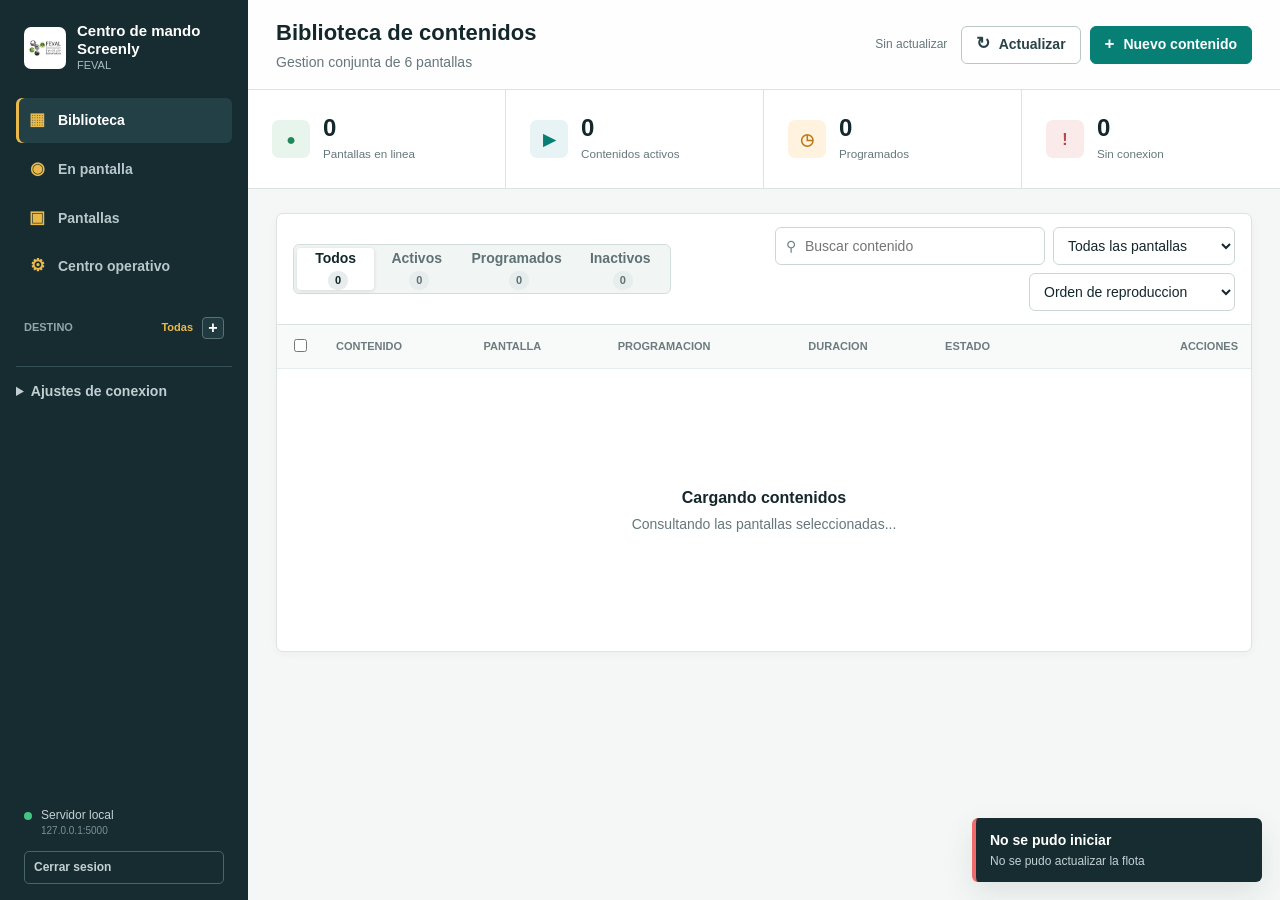
==== commit 6750a9a8: "Anade centro operativo y credenciales por pantalla" ====
--- a/index.html
+++ b/index.html
@@ -22,6 +22,7 @@
           <button class="nav-item active" type="button" data-view="library"><span class="nav-icon">&#9638;</span> Biblioteca</button>
           <button class="nav-item" type="button" data-view="monitor"><span class="nav-icon">&#9673;</span> En pantalla</button>
           <button class="nav-item" type="button" data-view="screens"><span class="nav-icon">&#9635;</span> Pantallas</button>
+          <button class="nav-item" type="button" data-view="ops"><span class="nav-icon">&#9881;</span> Centro operativo</button>
         </nav>
 
         <div class="sidebar-section">
@@ -111,6 +112,7 @@
               <strong><span id="selectedCount">0</span> seleccionados</strong>
               <button id="bulkEnableBtn" class="secondary-button compact" type="button">Activar</button>
               <button id="bulkDisableBtn" class="secondary-button compact" type="button">Desactivar</button>
+              <button id="bulkScheduleBtn" class="secondary-button compact" type="button">Programar</button>
               <button id="bulkDeleteBtn" class="danger-button compact" type="button">Eliminar</button>
             </div>
 
@@ -143,6 +145,29 @@
             <div id="monitorGrid" class="monitor-grid"></div>
           </section>
         </div>
+
+        <div id="opsView" class="view">
+          <section class="screen-section">
+            <div class="section-intro monitor-intro">
+              <div><h2>Centro operativo</h2><p>Diagnostico, alertas, historial y mantenimiento de la flota.</p></div>
+              <button id="runDiagnosticsBtn" class="secondary-button" type="button">Ejecutar diagnostico</button>
+            </div>
+            <div class="ops-grid">
+              <section class="ops-panel">
+                <h3>Diagnostico</h3>
+                <div id="diagnosticsList" class="diagnostics-list"></div>
+              </section>
+              <section class="ops-panel">
+                <h3>Alertas</h3>
+                <div id="alertsList" class="alerts-list"></div>
+              </section>
+              <section class="ops-panel wide">
+                <h3>Historial de acciones</h3>
+                <div id="historyList" class="history-list"></div>
+              </section>
+            </div>
+          </section>
+        </div>
       </main>
     </div>
 
@@ -161,6 +186,7 @@
             <label>Fin<input id="endDate" name="endDate" type="datetime-local" value="9999-01-01T00:00"></label>
             <label>Duracion (segundos)<input id="duration" name="duration" type="number" min="0" value="0"></label>
             <label class="toggle-field"><span>Activar al crear</span><input id="enabled" name="enabled" type="checkbox" role="switch" checked></label>
+            <label class="toggle-field"><span>Evitar duplicados</span><input id="avoidDuplicates" name="avoidDuplicates" type="checkbox" role="switch" checked></label>
             <input id="skipAssetCheck" name="skipAssetCheck" type="hidden" value="1">
           </div>
         </div>
@@ -202,6 +228,19 @@
       </div>
     </dialog>
 
+    <dialog id="scheduleDialog" class="modal small-modal">
+      <form id="scheduleForm" method="dialog">
+        <header class="modal-header"><div><h2>Programacion masiva</h2><p>Aplicar fechas, duracion y estado a los contenidos seleccionados.</p></div><button class="close-button" type="button" data-close="scheduleDialog" aria-label="Cerrar">&times;</button></header>
+        <div class="modal-body form-grid">
+          <label>Inicio<input id="bulkStartDate" type="datetime-local"></label>
+          <label>Fin<input id="bulkEndDate" type="datetime-local" value="9999-01-01T00:00"></label>
+          <label>Duracion (segundos)<input id="bulkDuration" type="number" min="0" value="0"></label>
+          <label class="toggle-field"><span>Contenido activo</span><input id="bulkEnabled" type="checkbox" role="switch" checked></label>
+        </div>
+        <footer class="modal-footer"><span id="scheduleSummary"></span><div><button class="secondary-button" type="button" data-close="scheduleDialog">Cancelar</button><button class="primary-button" type="submit">Aplicar</button></div></footer>
+      </form>
+    </dialog>
+
     <div id="toastRegion" class="toast-region" role="status" aria-live="polite" aria-atomic="true"></div>
     <script src="app.js?v=20260619.1"></script>
   </body>
--- a/styles.css
+++ b/styles.css
@@ -57,6 +57,7 @@
 .host-state.ok { background: #43c483; box-shadow: 0 0 0 3px rgba(67,196,131,.12); }
 .host-state.warn { background: #e9b949; box-shadow: 0 0 0 3px rgba(233,185,73,.12); }
 .host-state.bad { background: #e26161; }
+.host-state.maintenance { background: #6d86d8; box-shadow: 0 0 0 3px rgba(109,134,216,.14); }
 .settings { margin-top: 18px; padding-top: 14px; border-top: 1px solid #355057; color: #c0cfd1; }
 .settings summary { cursor: pointer; font-weight: 650; }
 .settings label { display: grid; gap: 5px; margin-top: 12px; color: #9eb1b4; font-size: 12px; }
@@ -133,6 +134,7 @@
 .status-pill.active { background: #e5f5ec; color: #1d7b52; }
 .status-pill.inactive { background: #eef1f1; color: #69787a; }
 .status-pill.scheduled { background: #fff2dd; color: #a96809; }
+.status-pill.maintenance { background: #e9eefc; color: #314f91; }
 .row-actions { display: flex; justify-content: flex-end; gap: 5px; }
 .order-controls { display: flex; gap: 3px; padding-right: 4px; border-right: 1px solid var(--line); }
 .row-button { width: 31px; height: 31px; display: grid; place-items: center; padding: 0; border: 1px solid #c8d4d3; border-radius: 5px; background: #fff; color: #345158; font-size: 15px; }
@@ -218,18 +220,39 @@
 .modal form[aria-busy="true"] .modal-body { pointer-events: none; opacity: .68; }
 .modal-footer > div { display: flex; gap: 8px; }
 .small-modal { width: min(530px, calc(100vw - 28px)); }
-.fleet-modal { width: min(720px, calc(100vw - 28px)); }
+.fleet-modal { width: min(1180px, calc(100vw - 28px)); }
 .host-manage-list { display: grid; gap: 7px; }
-.host-manage-row { display: grid; grid-template-columns: 9px minmax(180px, 1fr) 130px 31px 31px; align-items: end; gap: 9px; padding: 10px; border: 1px solid var(--line); border-radius: 6px; background: #fbfcfc; }
+.host-manage-row { display: grid; grid-template-columns: 9px minmax(160px, 1.2fr) 112px 92px 58px minmax(115px, .9fr) minmax(120px, .9fr) 96px minmax(130px, 1fr) 31px 31px; align-items: end; gap: 9px; padding: 10px; border: 1px solid var(--line); border-radius: 6px; background: #fbfcfc; }
 .host-manage-row label { display: grid; gap: 3px; color: var(--muted); font-size: 10px; font-weight: 800; text-transform: uppercase; }
-.host-manage-row input { width: 100%; height: 33px; padding: 0 8px; border: 1px solid #c7d4d3; border-radius: 5px; color: var(--ink); }
+.host-manage-row input, .host-manage-row select { width: 100%; height: 33px; padding: 0 8px; border: 1px solid #c7d4d3; border-radius: 5px; color: var(--ink); background: #fff; }
 .host-manage-row code { align-self: center; color: #52686c; font: 12px Consolas, monospace; }
+.host-auth-check { justify-items: center; }
+.host-auth-check input { width: 18px; accent-color: var(--teal); }
+.host-notes { min-width: 0; }
 .host-manage-dot { align-self: center; width: 8px; height: 8px; border-radius: 50%; background: var(--teal); }
 .host-add-form { display: grid; grid-template-columns: minmax(150px, 1fr) minmax(170px, 1fr) auto; align-items: end; gap: 10px; margin-top: 18px; padding-top: 18px; border-top: 1px solid var(--line); }
 .host-add-form label { display: grid; gap: 5px; color: #3a5156; font-size: 12px; font-weight: 700; }
 .host-add-form input { width: 100%; height: 39px; padding: 0 10px; border: 1px solid #c7d4d3; border-radius: 6px; }
 .empty-manage { display: grid; gap: 3px; padding: 24px; border: 1px dashed #b7c7c5; border-radius: 6px; color: var(--muted); text-align: center; }
 .empty-manage strong { color: var(--ink); }
+.ops-grid { display: grid; grid-template-columns: 1.1fr .9fr; gap: 16px; padding: 16px; }
+.ops-panel { min-width: 0; border: 1px solid var(--line); border-radius: 7px; background: #fff; }
+.ops-panel.wide { grid-column: 1 / -1; }
+.ops-panel h3 { margin: 0; padding: 13px 14px; border-bottom: 1px solid var(--line); font-size: 15px; }
+.diagnostics-list, .alerts-list, .history-list { display: grid; gap: 8px; padding: 12px; }
+.diagnostic-row { display: grid; grid-template-columns: minmax(0, 1fr) auto minmax(150px, .7fr) auto auto; align-items: center; gap: 10px; padding: 10px; border: 1px solid var(--line); border-radius: 6px; background: #fbfcfc; }
+.diagnostic-row.active { border-left: 4px solid var(--green); }
+.diagnostic-row.scheduled { border-left: 4px solid var(--yellow); }
+.diagnostic-row.inactive { border-left: 4px solid var(--red); }
+.diagnostic-row.maintenance { border-left: 4px solid #6d86d8; }
+.diagnostic-row strong, .diagnostic-row small { display: block; min-width: 0; overflow: hidden; text-overflow: ellipsis; white-space: nowrap; }
+.diagnostic-row small { color: var(--muted); }
+.alert-row, .history-row { display: grid; gap: 3px; padding: 10px; border-radius: 6px; background: #f8faf9; }
+.alert-row.warn { border-left: 4px solid var(--yellow); }
+.alert-row.danger { border-left: 4px solid var(--red); }
+.history-row { grid-template-columns: 130px minmax(0, 1fr) 120px; align-items: center; border: 1px solid var(--line); }
+.history-row time, .history-row small { color: var(--muted); font-size: 12px; }
+.history-row strong { overflow: hidden; text-overflow: ellipsis; white-space: nowrap; }
 .confirm-modal { width: min(410px, calc(100vw - 28px)); padding: 22px; border: 0; border-radius: 8px; color: var(--ink); box-shadow: var(--shadow); }
 .confirm-modal h2 { margin: 0 0 6px; font-size: 18px; }
 .confirm-modal p { margin: 0 0 20px; color: var(--muted); }
@@ -274,6 +297,8 @@
   .metric small { white-space: normal; }
   .content-section, .screen-section, .monitor-section { margin: 14px; }
   .monitor-grid { grid-template-columns: 1fr; padding: 10px; }
+  .ops-grid { grid-template-columns: 1fr; padding: 10px; }
+  .diagnostic-row, .history-row { grid-template-columns: 1fr; }
   .toolbar-controls { flex-direction: column; }
   .toolbar-controls select { width: 100%; }
   .section-toolbar > .segmented { width: 100%; overflow-x: auto; }
@@ -285,8 +310,8 @@
   .span-2 { grid-column: auto; }
   .modal-footer { align-items: stretch; flex-direction: column; }
   .modal-footer > div { justify-content: flex-end; }
-  .host-manage-row { grid-template-columns: 9px minmax(0, 1fr) 31px 31px; }
-  .host-manage-row code { grid-column: 2; }
+  .host-manage-row { grid-template-columns: 1fr; }
+  .host-manage-dot { display: none; }
   .host-add-form { grid-template-columns: 1fr; }
   .toast-region { right: 10px; bottom: 10px; left: 10px; }
   .toast { min-width: 0; max-width: none; }
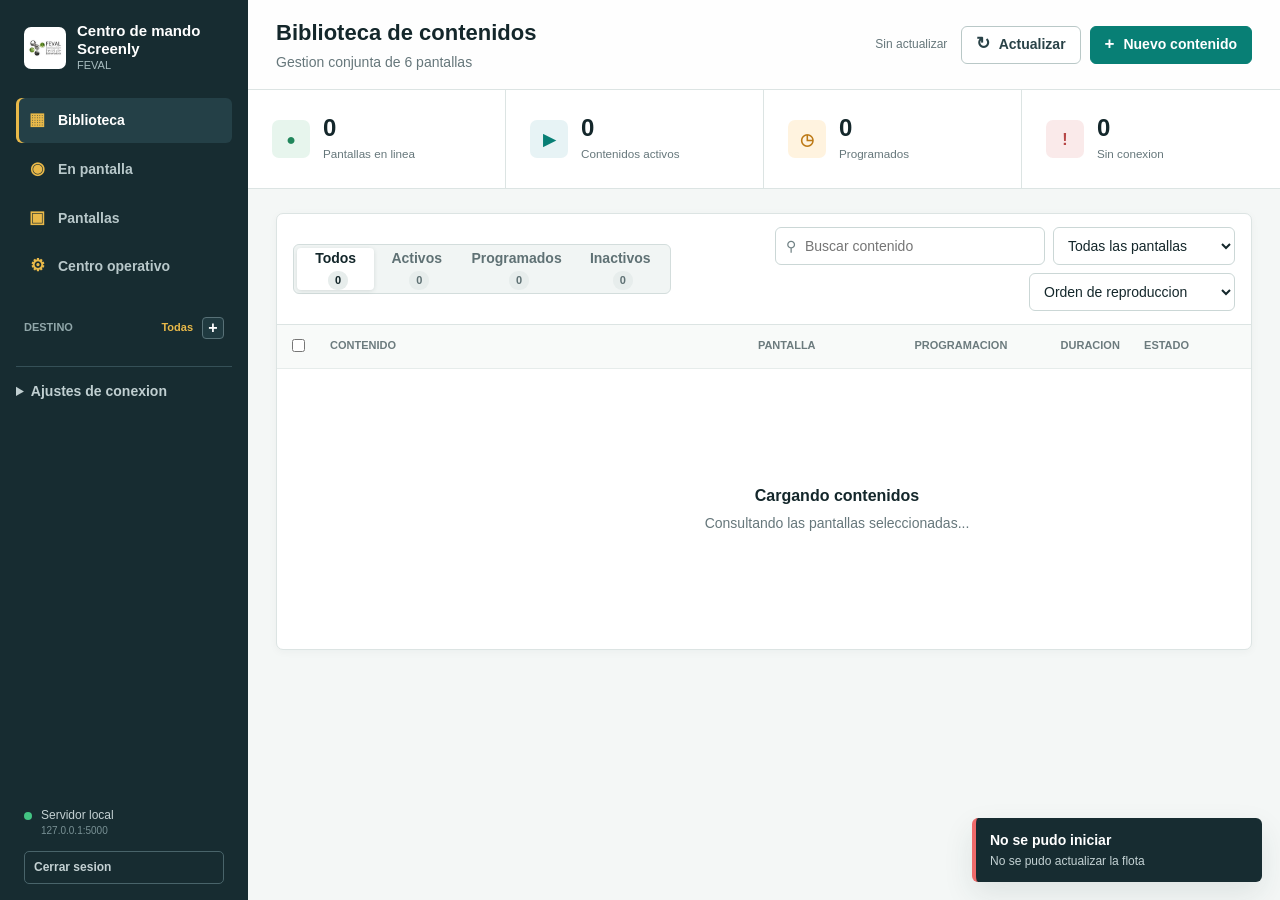
==== commit d7f69f27: "Mejora biblioteca y credenciales guardadas" ====
--- a/index.html
+++ b/index.html
@@ -49,6 +49,11 @@
           <div id="authFields" class="auth-fields" hidden>
             <label>Usuario<input id="username" autocomplete="off" data-lpignore="true"></label>
             <label>Contrasena<input id="password" type="password" autocomplete="new-password" data-lpignore="true"></label>
+            <div class="auth-actions">
+              <button id="saveGlobalAuthBtn" class="settings-button" type="button">Guardar para Raspberry</button>
+              <button id="clearGlobalAuthBtn" class="settings-button muted" type="button">Quitar</button>
+            </div>
+            <small id="globalAuthStatus" class="settings-note">Sin credenciales guardadas.</small>
           </div>
           <label class="settings-toggle"><span>Actualizar cada minuto</span><input id="autoRefreshToggle" type="checkbox" role="switch"></label>
         </details>
--- a/styles.css
+++ b/styles.css
@@ -65,6 +65,10 @@
 .settings-toggle { grid-template-columns: 1fr auto; align-items: center; }
 .settings-toggle input { width: 38px; height: 21px; padding: 0; accent-color: #e9b949; }
 .auth-fields { display: grid; }
+.auth-actions { display: grid; grid-template-columns: 1fr auto; gap: 6px; margin-top: 9px; }
+.settings-button { min-height: 31px; padding: 0 9px; border: 1px solid #5f7a80; border-radius: 5px; background: #203a40; color: #fff; font-weight: 750; }
+.settings-button.muted { background: transparent; color: #c3d0d2; }
+.settings-note { display: block; margin-top: 7px; color: #88a0a4; line-height: 1.35; }
 .sidebar-footer { display: grid; grid-template-columns: 9px 1fr; gap: 0 8px; margin-top: auto; padding: 20px 8px 0; color: #c4d1d3; font-size: 12px; }
 .sidebar-footer small { grid-column: 2; color: #789094; }
 .local-dot { width: 8px; height: 8px; margin-top: 5px; border-radius: 50%; background: #43c483; }
@@ -117,13 +121,18 @@
 .bulk-bar { display: flex; align-items: center; gap: 8px; min-height: 48px; padding: 8px 16px; border-bottom: 1px solid #b8d8d4; background: #eaf6f4; }
 .bulk-bar strong { margin-right: auto; color: #17655e; }
 .table-wrap { overflow-x: auto; }
-.asset-table { width: 100%; border-collapse: collapse; }
-.asset-table th, .asset-table td { padding: 11px 13px; border-bottom: 1px solid #e6eceb; text-align: left; vertical-align: middle; }
+.asset-table { width: 100%; min-width: 1120px; border-collapse: collapse; table-layout: fixed; }
+.asset-table th, .asset-table td { padding: 10px 11px; border-bottom: 1px solid #e6eceb; text-align: left; vertical-align: middle; }
 .asset-table th { height: 43px; background: #f8faf9; color: #6c7b7e; font-size: 11px; text-transform: uppercase; }
 .asset-table tr:last-child td { border-bottom: 0; }
 .asset-table tbody tr:hover { background: #fbfdfc; }
 .check-column { width: 42px; text-align: center !important; }
-.actions-column { width: 205px; text-align: right !important; }
+.asset-table th:nth-child(2), .asset-table td:nth-child(2) { width: 41%; }
+.asset-table th:nth-child(3), .asset-table td:nth-child(3) { width: 15%; }
+.asset-table th:nth-child(4), .asset-table td:nth-child(4) { width: 14%; }
+.asset-table th:nth-child(5), .asset-table td:nth-child(5) { width: 8%; }
+.asset-table th:nth-child(6), .asset-table td:nth-child(6) { width: 9%; }
+.actions-column { width: 170px; text-align: right !important; }
 .asset-title { display: grid; grid-template-columns: 34px minmax(130px, 1fr); align-items: center; gap: 10px; }
 .asset-thumb { width: 34px; height: 34px; display: grid; place-items: center; border-radius: 6px; background: #e8f1f0; color: var(--teal); font-weight: 900; }
 .asset-title strong { display: block; max-width: 330px; overflow: hidden; text-overflow: ellipsis; white-space: nowrap; }
@@ -135,9 +144,12 @@
 .status-pill.inactive { background: #eef1f1; color: #69787a; }
 .status-pill.scheduled { background: #fff2dd; color: #a96809; }
 .status-pill.maintenance { background: #e9eefc; color: #314f91; }
-.row-actions { display: flex; justify-content: flex-end; gap: 5px; }
-.order-controls { display: flex; gap: 3px; padding-right: 4px; border-right: 1px solid var(--line); }
-.row-button { width: 31px; height: 31px; display: grid; place-items: center; padding: 0; border: 1px solid #c8d4d3; border-radius: 5px; background: #fff; color: #345158; font-size: 15px; }
+.screen-group-row td { padding: 9px 13px !important; background: #eef5f3; color: #294247; border-top: 1px solid #cbdad8; border-bottom: 1px solid #cbdad8; }
+.screen-group-row strong { margin-right: 8px; }
+.screen-group-row span { color: var(--muted); font-size: 12px; }
+.row-actions { display: flex; justify-content: flex-end; gap: 4px; white-space: nowrap; }
+.order-controls { display: flex; gap: 2px; padding-right: 3px; border-right: 1px solid var(--line); }
+.row-button { width: 29px; height: 29px; display: grid; place-items: center; padding: 0; border: 1px solid #c8d4d3; border-radius: 5px; background: #fff; color: #345158; font-size: 14px; }
 .row-button:hover { border-color: #78918f; background: #f3f8f7; }
 .row-button.danger { color: var(--red); }
 .empty-state { min-height: 260px; display: grid; place-content: center; gap: 5px; color: var(--muted); text-align: center; }
@@ -220,15 +232,17 @@
 .modal form[aria-busy="true"] .modal-body { pointer-events: none; opacity: .68; }
 .modal-footer > div { display: flex; gap: 8px; }
 .small-modal { width: min(530px, calc(100vw - 28px)); }
-.fleet-modal { width: min(1180px, calc(100vw - 28px)); }
+.fleet-modal { width: min(980px, calc(100vw - 28px)); }
 .host-manage-list { display: grid; gap: 7px; }
-.host-manage-row { display: grid; grid-template-columns: 9px minmax(160px, 1.2fr) 112px 92px 58px minmax(115px, .9fr) minmax(120px, .9fr) 96px minmax(130px, 1fr) 31px 31px; align-items: end; gap: 9px; padding: 10px; border: 1px solid var(--line); border-radius: 6px; background: #fbfcfc; }
+.host-manage-row { display: grid; grid-template-columns: 9px minmax(180px, 1fr) 120px 92px 64px minmax(130px, 1fr) minmax(130px, 1fr) 108px 70px; align-items: end; gap: 9px; padding: 10px; border: 1px solid var(--line); border-radius: 6px; background: #fbfcfc; }
 .host-manage-row label { display: grid; gap: 3px; color: var(--muted); font-size: 10px; font-weight: 800; text-transform: uppercase; }
 .host-manage-row input, .host-manage-row select { width: 100%; height: 33px; padding: 0 8px; border: 1px solid #c7d4d3; border-radius: 5px; color: var(--ink); background: #fff; }
 .host-manage-row code { align-self: center; color: #52686c; font: 12px Consolas, monospace; }
 .host-auth-check { justify-items: center; }
 .host-auth-check input { width: 18px; accent-color: var(--teal); }
 .host-notes { min-width: 0; }
+.host-manage-row .host-notes { grid-column: 2 / span 5; }
+.host-row-actions { grid-column: 9; grid-row: 1; display: flex; gap: 4px; align-self: end; }
 .host-manage-dot { align-self: center; width: 8px; height: 8px; border-radius: 50%; background: var(--teal); }
 .host-add-form { display: grid; grid-template-columns: minmax(150px, 1fr) minmax(170px, 1fr) auto; align-items: end; gap: 10px; margin-top: 18px; padding-top: 18px; border-top: 1px solid var(--line); }
 .host-add-form label { display: grid; gap: 5px; color: #3a5156; font-size: 12px; font-weight: 700; }
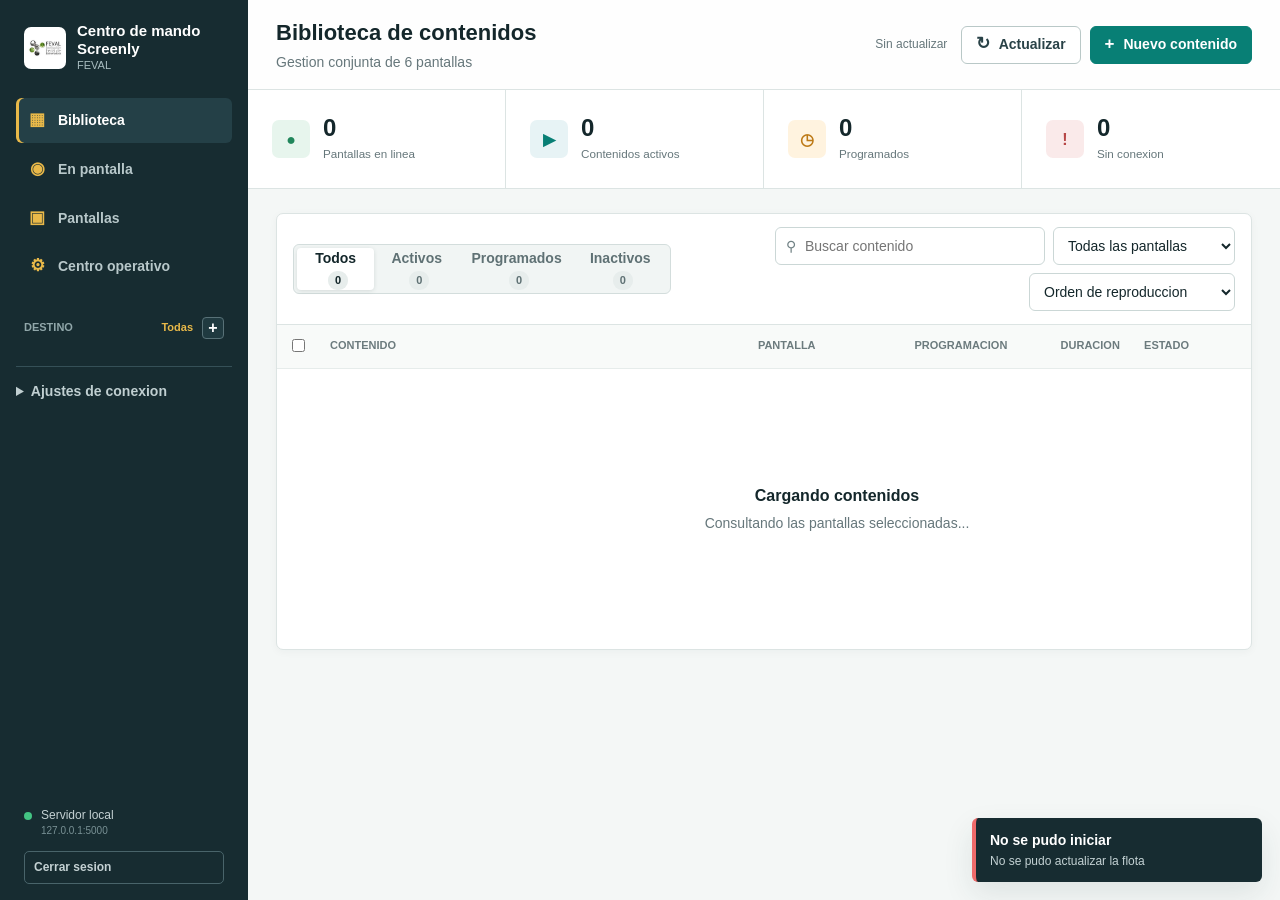
==== commit e65aa5cc: "Anade gestion de usuarios y roles" ====
--- a/index.html
+++ b/index.html
@@ -170,6 +170,25 @@
                 <h3>Historial de acciones</h3>
                 <div id="historyList" class="history-list"></div>
               </section>
+              <section id="usersPanel" class="ops-panel wide users-panel">
+                <h3>Usuarios y roles</h3>
+                <div class="users-toolbar">
+                  <span>Solo los administradores pueden crear cuentas, cambiar roles o bloquear accesos.</span>
+                </div>
+                <div id="usersList" class="users-list"></div>
+                <form id="userAddForm" class="user-add-form">
+                  <label>Correo<input id="newUserEmail" type="email" autocomplete="off" placeholder="usuario@feval.com" required></label>
+                  <label>Contrasena<input id="newUserPassword" type="password" autocomplete="new-password" minlength="8" required></label>
+                  <label>Rol
+                    <select id="newUserRole">
+                      <option value="operator">Operador</option>
+                      <option value="viewer">Solo lectura</option>
+                      <option value="admin">Administrador</option>
+                    </select>
+                  </label>
+                  <button class="primary-button" type="submit">Crear usuario</button>
+                </form>
+              </section>
             </div>
           </section>
         </div>
--- a/styles.css
+++ b/styles.css
@@ -256,17 +256,29 @@
 .diagnostics-list, .alerts-list, .history-list { display: grid; gap: 8px; padding: 12px; }
 .diagnostic-row { display: grid; grid-template-columns: minmax(0, 1fr) auto minmax(150px, .7fr) auto auto; align-items: center; gap: 10px; padding: 10px; border: 1px solid var(--line); border-radius: 6px; background: #fbfcfc; }
 .diagnostic-row.active { border-left: 4px solid var(--green); }
-.diagnostic-row.scheduled { border-left: 4px solid var(--yellow); }
+.diagnostic-row.scheduled { border-left: 4px solid var(--amber); }
 .diagnostic-row.inactive { border-left: 4px solid var(--red); }
 .diagnostic-row.maintenance { border-left: 4px solid #6d86d8; }
 .diagnostic-row strong, .diagnostic-row small { display: block; min-width: 0; overflow: hidden; text-overflow: ellipsis; white-space: nowrap; }
 .diagnostic-row small { color: var(--muted); }
 .alert-row, .history-row { display: grid; gap: 3px; padding: 10px; border-radius: 6px; background: #f8faf9; }
-.alert-row.warn { border-left: 4px solid var(--yellow); }
+.alert-row.warn { border-left: 4px solid var(--amber); }
 .alert-row.danger { border-left: 4px solid var(--red); }
 .history-row { grid-template-columns: 130px minmax(0, 1fr) 120px; align-items: center; border: 1px solid var(--line); }
 .history-row time, .history-row small { color: var(--muted); font-size: 12px; }
 .history-row strong { overflow: hidden; text-overflow: ellipsis; white-space: nowrap; }
+.users-toolbar { padding: 10px 14px; border-bottom: 1px solid var(--line); color: var(--muted); font-size: 12px; }
+.users-list { display: grid; gap: 8px; padding: 12px; }
+.user-row { display: grid; grid-template-columns: minmax(220px, 1fr) 150px 84px minmax(150px, .75fr) auto; align-items: end; gap: 10px; padding: 11px; border: 1px solid var(--line); border-radius: 6px; background: #fbfcfc; }
+.user-identity { min-width: 0; align-self: center; }
+.user-identity strong, .user-identity small { display: block; min-width: 0; overflow: hidden; text-overflow: ellipsis; white-space: nowrap; }
+.user-identity small { color: var(--muted); font-size: 12px; }
+.user-row label, .user-add-form label { display: grid; gap: 5px; color: #52686c; font-size: 11px; font-weight: 800; text-transform: uppercase; }
+.user-row input:not([type="checkbox"]), .user-row select, .user-add-form input, .user-add-form select { width: 100%; height: 35px; padding: 0 9px; border: 1px solid #c7d4d3; border-radius: 5px; background: #fff; color: var(--ink); }
+.user-active-toggle { justify-items: center; }
+.user-active-toggle input { width: 18px; accent-color: var(--teal); }
+.user-actions { display: flex; gap: 5px; align-items: end; justify-content: flex-end; }
+.user-add-form { display: grid; grid-template-columns: minmax(210px, 1fr) minmax(170px, .8fr) 150px auto; align-items: end; gap: 10px; padding: 14px 12px 16px; border-top: 1px solid var(--line); background: #f8faf9; }
 .confirm-modal { width: min(410px, calc(100vw - 28px)); padding: 22px; border: 0; border-radius: 8px; color: var(--ink); box-shadow: var(--shadow); }
 .confirm-modal h2 { margin: 0 0 6px; font-size: 18px; }
 .confirm-modal p { margin: 0 0 20px; color: var(--muted); }
@@ -327,6 +339,8 @@
   .host-manage-row { grid-template-columns: 1fr; }
   .host-manage-dot { display: none; }
   .host-add-form { grid-template-columns: 1fr; }
+  .user-row, .user-add-form { grid-template-columns: 1fr; }
+  .user-actions { justify-content: flex-start; }
   .toast-region { right: 10px; bottom: 10px; left: 10px; }
   .toast { min-width: 0; max-width: none; }
 }
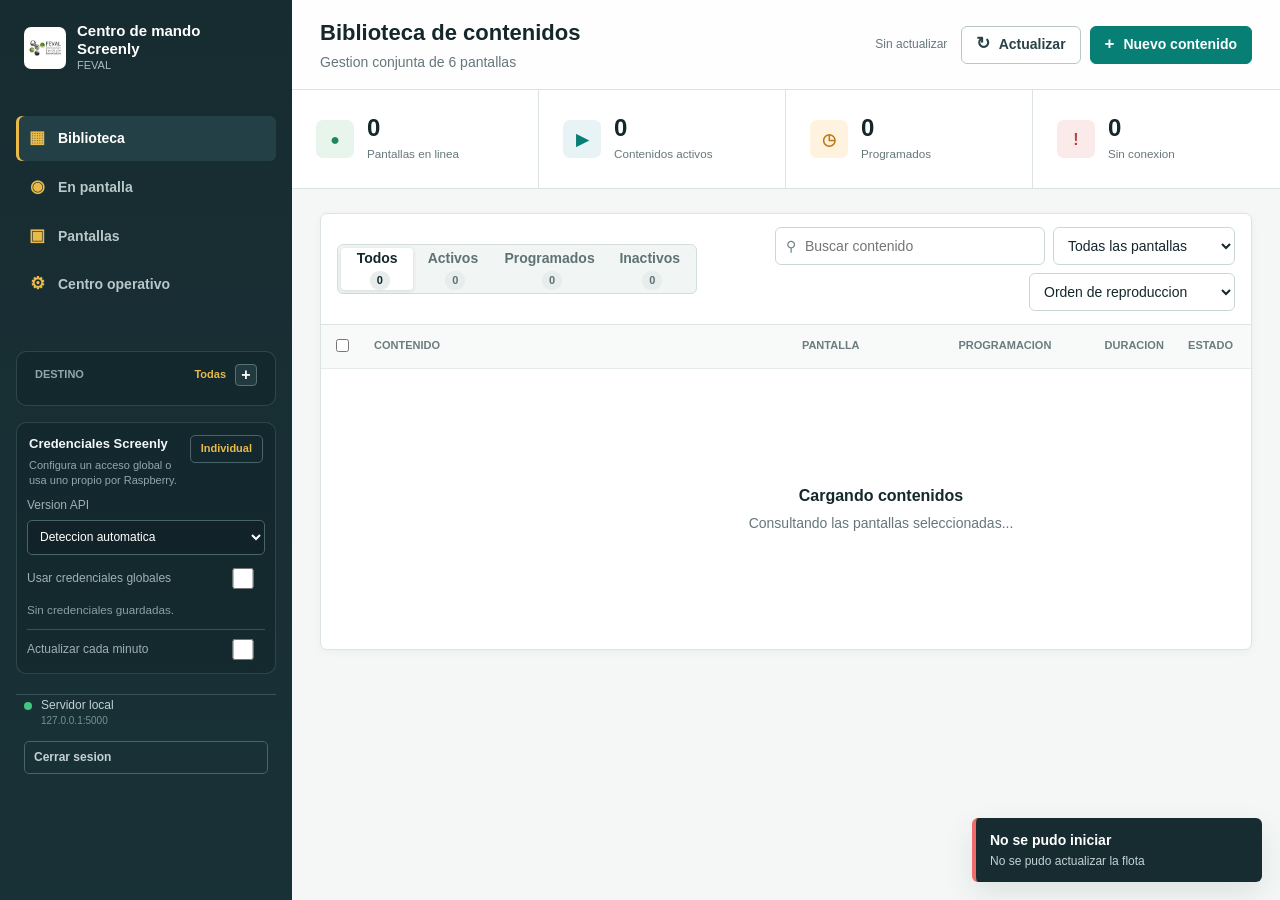
==== commit 280c4c0e: "Mejora previews de video y orden manual de playlist" ====
--- a/index.html
+++ b/index.html
@@ -5,58 +5,68 @@
     <meta name="viewport" content="width=device-width, initial-scale=1">
     <meta name="theme-color" content="#172c31">
     <title>Centro de mando Screenly</title>
-    <link rel="icon" type="image/png" sizes="32x32" href="favicon-32.png?v=20260619.2">
-    <link rel="icon" type="image/png" sizes="192x192" href="favicon-192.png?v=20260619.2">
-    <link rel="shortcut icon" type="image/x-icon" href="favicon.ico?v=20260619.2">
-    <link rel="stylesheet" href="styles.css?v=20260619.1">
+    <link rel="icon" type="image/png" sizes="32x32" href="favicon-32.png?v=20260625.1">
+    <link rel="icon" type="image/png" sizes="192x192" href="favicon-192.png?v=20260625.1">
+    <link rel="shortcut icon" type="image/x-icon" href="favicon.ico?v=20260625.1">
+    <link rel="stylesheet" href="styles.css?v=20260625.2">
   </head>
   <body>
     <div class="app-shell">
       <aside id="appSidebar" class="sidebar">
         <div class="brand">
-          <img class="brand-mark" src="favicon.ico?v=20260619" alt="FEVAL">
+          <img class="brand-mark" src="favicon.ico?v=20260625" alt="FEVAL">
           <div><strong>Centro de mando Screenly</strong><small>FEVAL</small></div>
         </div>
 
-        <nav class="main-nav" aria-label="Navegacion principal">
-          <button class="nav-item active" type="button" data-view="library"><span class="nav-icon">&#9638;</span> Biblioteca</button>
-          <button class="nav-item" type="button" data-view="monitor"><span class="nav-icon">&#9673;</span> En pantalla</button>
-          <button class="nav-item" type="button" data-view="screens"><span class="nav-icon">&#9635;</span> Pantallas</button>
-          <button class="nav-item" type="button" data-view="ops"><span class="nav-icon">&#9881;</span> Centro operativo</button>
-        </nav>
-
-        <div class="sidebar-section">
-          <div class="sidebar-heading">
-            <span>Destino</span>
-            <div class="sidebar-heading-actions">
-              <button id="selectAllBtn" class="text-button" type="button">Todas</button>
-              <button id="manageHostsBtn" class="mini-icon-button" type="button" title="Gestionar pantallas" aria-label="Gestionar pantallas">+</button>
-            </div>
-          </div>
-          <div id="hostList" class="host-list"></div>
-        </div>
-
-        <details class="settings">
-          <summary>Ajustes de conexion</summary>
-          <label>Version API
-            <select id="apiVersion">
-              <option value="auto">Deteccion automatica</option>
-              <option value="v2">API v2</option>
-              <option value="v1.2">API v1.2</option>
-            </select>
-          </label>
-          <label class="settings-toggle"><span>Usar autenticacion</span><input id="useAuth" type="checkbox" role="switch"></label>
-          <div id="authFields" class="auth-fields" hidden>
-            <label>Usuario<input id="username" autocomplete="off" data-lpignore="true"></label>
-            <label>Contrasena<input id="password" type="password" autocomplete="new-password" data-lpignore="true"></label>
-            <div class="auth-actions">
-              <button id="saveGlobalAuthBtn" class="settings-button" type="button">Guardar para Raspberry</button>
-              <button id="clearGlobalAuthBtn" class="settings-button muted" type="button">Quitar</button>
+        <div class="sidebar-main">
+          <nav class="main-nav" aria-label="Navegacion principal">
+            <button class="nav-item active" type="button" data-view="library"><span class="nav-icon">&#9638;</span> Biblioteca</button>
+            <button class="nav-item" type="button" data-view="monitor"><span class="nav-icon">&#9673;</span> En pantalla</button>
+            <button class="nav-item" type="button" data-view="screens"><span class="nav-icon">&#9635;</span> Pantallas</button>
+            <button class="nav-item" type="button" data-view="ops"><span class="nav-icon">&#9881;</span> Centro operativo</button>
+          </nav>
+
+          <section class="sidebar-section">
+            <div class="sidebar-heading">
+              <span>Destino</span>
+              <div class="sidebar-heading-actions">
+                <button id="selectAllBtn" class="text-button" type="button">Todas</button>
+                <button id="manageHostsBtn" class="mini-icon-button" type="button" title="Gestionar pantallas" aria-label="Gestionar pantallas">+</button>
+              </div>
+            </div>
+            <div class="host-list-shell">
+              <div id="hostList" class="host-list"></div>
+            </div>
+          </section>
+
+          <section class="settings-panel" aria-label="Credenciales Screenly">
+            <div class="settings-head">
+              <div>
+                <strong>Credenciales Screenly</strong>
+                <small id="authScopeNote">Configura un acceso global o usa uno propio por Raspberry.</small>
+              </div>
+              <button id="editSelectedAuthBtn" class="settings-link" type="button">Individual</button>
+            </div>
+            <label>Version API
+              <select id="apiVersion">
+                <option value="auto">Deteccion automatica</option>
+                <option value="v2">API v2</option>
+                <option value="v1.2">API v1.2</option>
+              </select>
+            </label>
+            <label class="settings-toggle"><span>Usar credenciales globales</span><input id="useAuth" type="checkbox" role="switch"></label>
+            <div id="authFields" class="auth-fields" hidden>
+              <label>Usuario<input id="username" autocomplete="off" data-lpignore="true" placeholder="screenly"></label>
+              <label>Contrasena<input id="password" type="password" autocomplete="new-password" data-lpignore="true" placeholder="Solo se reemplaza si escribes una nueva"></label>
+              <div class="auth-actions">
+                <button id="saveGlobalAuthBtn" class="settings-button" type="button">Guardar global</button>
+                <button id="clearGlobalAuthBtn" class="settings-button muted" type="button">Usar solo individuales</button>
+              </div>
             </div>
             <small id="globalAuthStatus" class="settings-note">Sin credenciales guardadas.</small>
-          </div>
-          <label class="settings-toggle"><span>Actualizar cada minuto</span><input id="autoRefreshToggle" type="checkbox" role="switch"></label>
-        </details>
+            <label class="settings-toggle settings-toggle-spaced"><span>Actualizar cada minuto</span><input id="autoRefreshToggle" type="checkbox" role="switch"></label>
+          </section>
+        </div>
 
         <div class="sidebar-footer">
           <span class="local-dot"></span>
@@ -266,6 +276,6 @@
     </dialog>
 
     <div id="toastRegion" class="toast-region" role="status" aria-live="polite" aria-atomic="true"></div>
-    <script src="app.js?v=20260619.1"></script>
+    <script src="app.js?v=20260625.3"></script>
   </body>
 </html>
--- a/styles.css
+++ b/styles.css
@@ -25,8 +25,8 @@
 button:focus-visible, input:focus-visible, select:focus-visible, summary:focus-visible { outline: 3px solid rgba(8,127,117,.28); outline-offset: 2px; }
 .sr-only { position: absolute; width: 1px; height: 1px; padding: 0; margin: -1px; overflow: hidden; clip: rect(0,0,0,0); white-space: nowrap; border: 0; }
 
-.app-shell { min-height: 100vh; display: grid; grid-template-columns: 248px minmax(0, 1fr); }
-.sidebar { position: sticky; top: 0; height: 100vh; display: flex; flex-direction: column; padding: 22px 16px 16px; background: var(--nav); color: #fff; overflow-y: auto; }
+.app-shell { min-height: 100vh; display: grid; grid-template-columns: 292px minmax(0, 1fr); }
+.sidebar { position: sticky; top: 0; height: 100vh; display: flex; flex-direction: column; gap: 18px; padding: 22px 16px 16px; background: linear-gradient(180deg, #172c31 0%, #183137 100%); color: #fff; overflow-y: auto; overflow-x: hidden; }
 .sidebar-backdrop { display: none; }
 .brand { display: flex; align-items: center; gap: 11px; padding: 0 8px 24px; }
 .brand > div { min-width: 0; }
@@ -35,41 +35,48 @@
 .brand strong { max-width: 155px; font-size: 15px; line-height: 1.18; letter-spacing: 0; }
 .brand small { margin-top: 1px; color: #a9bdc0; font-size: 11px; text-transform: uppercase; }
 .main-nav { display: grid; gap: 4px; margin-bottom: 28px; }
+.sidebar-main { display: flex; flex-direction: column; gap: 16px; }
 .nav-item { display: flex; align-items: center; gap: 12px; width: 100%; padding: 10px 12px; border: 0; border-radius: 6px; background: transparent; color: #b8c8ca; text-align: left; font-weight: 650; }
 .nav-item:hover, .nav-item.active { background: var(--nav-soft); color: #fff; }
 .nav-item.active { box-shadow: inset 3px 0 #e9b949; }
 .nav-icon { width: 18px; color: #e9b949; font-size: 17px; text-align: center; }
-.sidebar-section { min-height: 0; }
+.sidebar-section { display: flex; flex-direction: column; padding: 12px 10px 10px; border: 1px solid rgba(125, 155, 160, .26); border-radius: 10px; background: rgba(8, 27, 31, .25); }
 .sidebar-heading { display: flex; justify-content: space-between; align-items: center; padding: 0 8px 9px; color: #91a7aa; font-size: 11px; font-weight: 800; text-transform: uppercase; }
 .sidebar-heading-actions { display: flex; align-items: center; gap: 9px; }
 .text-button { padding: 0; border: 0; background: transparent; color: #e9b949; font-size: 11px; font-weight: 800; }
 .mini-icon-button { width: 22px; height: 22px; display: grid; place-items: center; padding: 0; border: 1px solid #587177; border-radius: 4px; background: #203a40; color: #fff; font-size: 16px; line-height: 1; }
-.host-list { display: grid; gap: 5px; }
+.host-list-shell { overflow: visible; padding-right: 0; }
+.host-list { display: grid; gap: 6px; }
 .host-item { position: relative; display: grid; grid-template-columns: 15px minmax(0, 1fr) auto; align-items: center; gap: 9px; padding: 5px 8px; border: 1px solid transparent; border-radius: 6px; color: #d7e1e2; }
 .host-item:hover { background: rgba(255,255,255,.05); }
 .host-item:has(input:checked) { border-color: #466269; background: #203a40; }
 .host-item input { margin: 0; accent-color: #e9b949; }
 .host-main { min-width: 0; padding: 4px 0; border: 0; background: transparent; color: inherit; text-align: left; }
 .host-main:hover strong { color: #e9b949; }
-.host-item strong { display: block; font-size: 13px; }
-.host-item small { color: #8ea4a7; font-size: 11px; }
+.host-item strong { display: block; font-size: 13px; line-height: 1.25; }
+.host-item small { display: -webkit-box; overflow: hidden; color: #8ea4a7; font-size: 11px; -webkit-box-orient: vertical; -webkit-line-clamp: 2; }
 .host-state { width: 8px; height: 8px; border-radius: 50%; background: #6c7e81; }
 .host-state.ok { background: #43c483; box-shadow: 0 0 0 3px rgba(67,196,131,.12); }
 .host-state.warn { background: #e9b949; box-shadow: 0 0 0 3px rgba(233,185,73,.12); }
 .host-state.bad { background: #e26161; }
 .host-state.maintenance { background: #6d86d8; box-shadow: 0 0 0 3px rgba(109,134,216,.14); }
-.settings { margin-top: 18px; padding-top: 14px; border-top: 1px solid #355057; color: #c0cfd1; }
-.settings summary { cursor: pointer; font-weight: 650; }
-.settings label { display: grid; gap: 5px; margin-top: 12px; color: #9eb1b4; font-size: 12px; }
-.settings input, .settings select { width: 100%; height: 35px; padding: 0 8px; border: 1px solid #49646a; border-radius: 5px; background: #112328; color: #fff; }
+.settings-panel { display: grid; gap: 10px; padding: 12px 10px 10px; border: 1px solid rgba(125, 155, 160, .26); border-radius: 10px; background: rgba(8, 27, 31, .25); color: #c0cfd1; }
+.settings-head { display: flex; justify-content: space-between; align-items: flex-start; gap: 12px; padding: 0 2px; }
+.settings-head strong, .settings-head small { display: block; }
+.settings-head strong { color: #f3f7f7; font-size: 13px; }
+.settings-head small { margin-top: 4px; color: #90a8ac; font-size: 11px; line-height: 1.35; }
+.settings-link { min-height: 28px; padding: 0 10px; border: 1px solid #49646a; border-radius: 5px; background: transparent; color: #e9b949; font-size: 11px; font-weight: 800; }
+.settings-panel label { display: grid; gap: 5px; color: #9eb1b4; font-size: 12px; }
+.settings-panel input, .settings-panel select { width: 100%; height: 35px; padding: 0 8px; border: 1px solid #49646a; border-radius: 5px; background: #112328; color: #fff; }
 .settings-toggle { grid-template-columns: 1fr auto; align-items: center; }
 .settings-toggle input { width: 38px; height: 21px; padding: 0; accent-color: #e9b949; }
+.settings-toggle-spaced { padding-top: 6px; border-top: 1px solid rgba(91, 116, 121, .55); }
 .auth-fields { display: grid; }
-.auth-actions { display: grid; grid-template-columns: 1fr auto; gap: 6px; margin-top: 9px; }
+.auth-actions { display: grid; grid-template-columns: 1fr 1fr; gap: 6px; margin-top: 9px; }
 .settings-button { min-height: 31px; padding: 0 9px; border: 1px solid #5f7a80; border-radius: 5px; background: #203a40; color: #fff; font-weight: 750; }
 .settings-button.muted { background: transparent; color: #c3d0d2; }
-.settings-note { display: block; margin-top: 7px; color: #88a0a4; line-height: 1.35; }
-.sidebar-footer { display: grid; grid-template-columns: 9px 1fr; gap: 0 8px; margin-top: auto; padding: 20px 8px 0; color: #c4d1d3; font-size: 12px; }
+.settings-note { display: block; color: #88a0a4; line-height: 1.45; }
+.sidebar-footer { display: grid; grid-template-columns: 9px 1fr; gap: 0 8px; padding: 2px 8px 0; border-top: 1px solid rgba(87, 115, 120, .55); color: #c4d1d3; font-size: 12px; margin-top: 2px; }
 .sidebar-footer small { grid-column: 2; color: #789094; }
 .local-dot { width: 8px; height: 8px; margin-top: 5px; border-radius: 50%; background: #43c483; }
 .logout-button { grid-column: 1 / -1; margin-top: 12px; padding: 7px 9px; border: 1px solid #49646a; border-radius: 5px; background: transparent; color: #c4d1d3; text-align: left; font-weight: 650; }
@@ -134,9 +141,15 @@
 .asset-table th:nth-child(6), .asset-table td:nth-child(6) { width: 9%; }
 .actions-column { width: 170px; text-align: right !important; }
 .asset-title { display: grid; grid-template-columns: 34px minmax(130px, 1fr); align-items: center; gap: 10px; }
+.asset-title.with-preview { grid-template-columns: 84px minmax(130px, 1fr); }
 .asset-thumb { width: 34px; height: 34px; display: grid; place-items: center; border-radius: 6px; background: #e8f1f0; color: var(--teal); font-weight: 900; }
+.asset-media { position: relative; width: 84px; height: 48px; overflow: hidden; border: 1px solid #d6e1e0; border-radius: 7px; background: #10262b; box-shadow: inset 0 0 0 1px rgba(255,255,255,.06); }
+.asset-media img, .asset-media video { width: 100%; height: 100%; display: block; object-fit: cover; background: #10262b; }
+.asset-media.video::after { content: "\25b6"; position: absolute; right: 6px; bottom: 5px; width: 20px; height: 20px; display: grid; place-items: center; border-radius: 999px; background: rgba(10, 22, 25, .72); color: #fff; font-size: 10px; pointer-events: none; }
+.asset-media.loading::before { content: ""; position: absolute; inset: 0; background: linear-gradient(90deg, rgba(255,255,255,.05), rgba(255,255,255,.14), rgba(255,255,255,.05)); animation: preview-sheen 1.4s linear infinite; }
 .asset-title strong { display: block; max-width: 330px; overflow: hidden; text-overflow: ellipsis; white-space: nowrap; }
 .asset-title small, .schedule-cell small { display: block; color: var(--muted); font-size: 11px; }
+@keyframes preview-sheen { from { transform: translateX(-100%); } to { transform: translateX(100%); } }
 .host-chip { display: inline-flex; align-items: center; gap: 6px; white-space: nowrap; }
 .host-chip::before { content: ""; width: 7px; height: 7px; border-radius: 50%; background: var(--green); }
 .status-pill { display: inline-flex; align-items: center; gap: 6px; padding: 4px 8px; border-radius: 12px; font-size: 11px; font-weight: 800; }
@@ -242,6 +255,7 @@
 .host-auth-check input { width: 18px; accent-color: var(--teal); }
 .host-notes { min-width: 0; }
 .host-manage-row .host-notes { grid-column: 2 / span 5; }
+.host-credentials-note { grid-column: 2 / span 6; color: var(--muted); font-size: 11px; line-height: 1.35; }
 .host-row-actions { grid-column: 9; grid-row: 1; display: flex; gap: 4px; align-self: end; }
 .host-manage-dot { align-self: center; width: 8px; height: 8px; border-radius: 50%; background: var(--teal); }
 .host-add-form { display: grid; grid-template-columns: minmax(150px, 1fr) minmax(170px, 1fr) auto; align-items: end; gap: 10px; margin-top: 18px; padding-top: 18px; border-top: 1px solid var(--line); }
@@ -292,7 +306,7 @@
 .toast span { margin-top: 2px; color: #c4d2d4; font-size: 12px; }
 
 @media (max-width: 1000px) {
-  .app-shell { grid-template-columns: 214px minmax(0, 1fr); }
+  .app-shell { grid-template-columns: 272px minmax(0, 1fr); }
   .sidebar { padding-left: 12px; padding-right: 12px; }
   .metrics { grid-template-columns: repeat(2, 1fr); }
   .metric:nth-child(2) { border-right: 0; }
@@ -304,7 +318,7 @@
 
 @media (max-width: 760px) {
   .app-shell { display: block; }
-  .sidebar { position: fixed; z-index: 30; width: min(290px, 86vw); transform: translateX(-100%); box-shadow: var(--shadow); }
+  .sidebar { position: fixed; z-index: 30; width: min(320px, 90vw); transform: translateX(-100%); box-shadow: var(--shadow); }
   .sidebar.open, .sidebar[data-open="true"] { transform: translateX(0) !important; }
   .sidebar-backdrop { position: fixed; inset: 0; z-index: 25; display: block; visibility: hidden; padding: 0; border: 0; background: rgba(10,27,31,.48); opacity: 0; pointer-events: none; }
   .sidebar-backdrop.visible, .sidebar-backdrop[data-visible="true"] { visibility: visible !important; opacity: 1 !important; pointer-events: auto !important; }
@@ -332,6 +346,8 @@
   .asset-table th:nth-child(3), .asset-table td:nth-child(3), .asset-table th:nth-child(4), .asset-table td:nth-child(4), .asset-table th:nth-child(5), .asset-table td:nth-child(5), .asset-table th:nth-child(6), .asset-table td:nth-child(6) { display: none; }
   .asset-title strong { max-width: 170px; }
   .asset-title small { max-width: 170px; overflow: hidden; text-overflow: ellipsis; white-space: nowrap; }
+  .asset-title.with-preview { grid-template-columns: 72px minmax(105px, 1fr); }
+  .asset-media { width: 72px; height: 42px; }
   .form-grid { grid-template-columns: 1fr; }
   .span-2 { grid-column: auto; }
   .modal-footer { align-items: stretch; flex-direction: column; }
